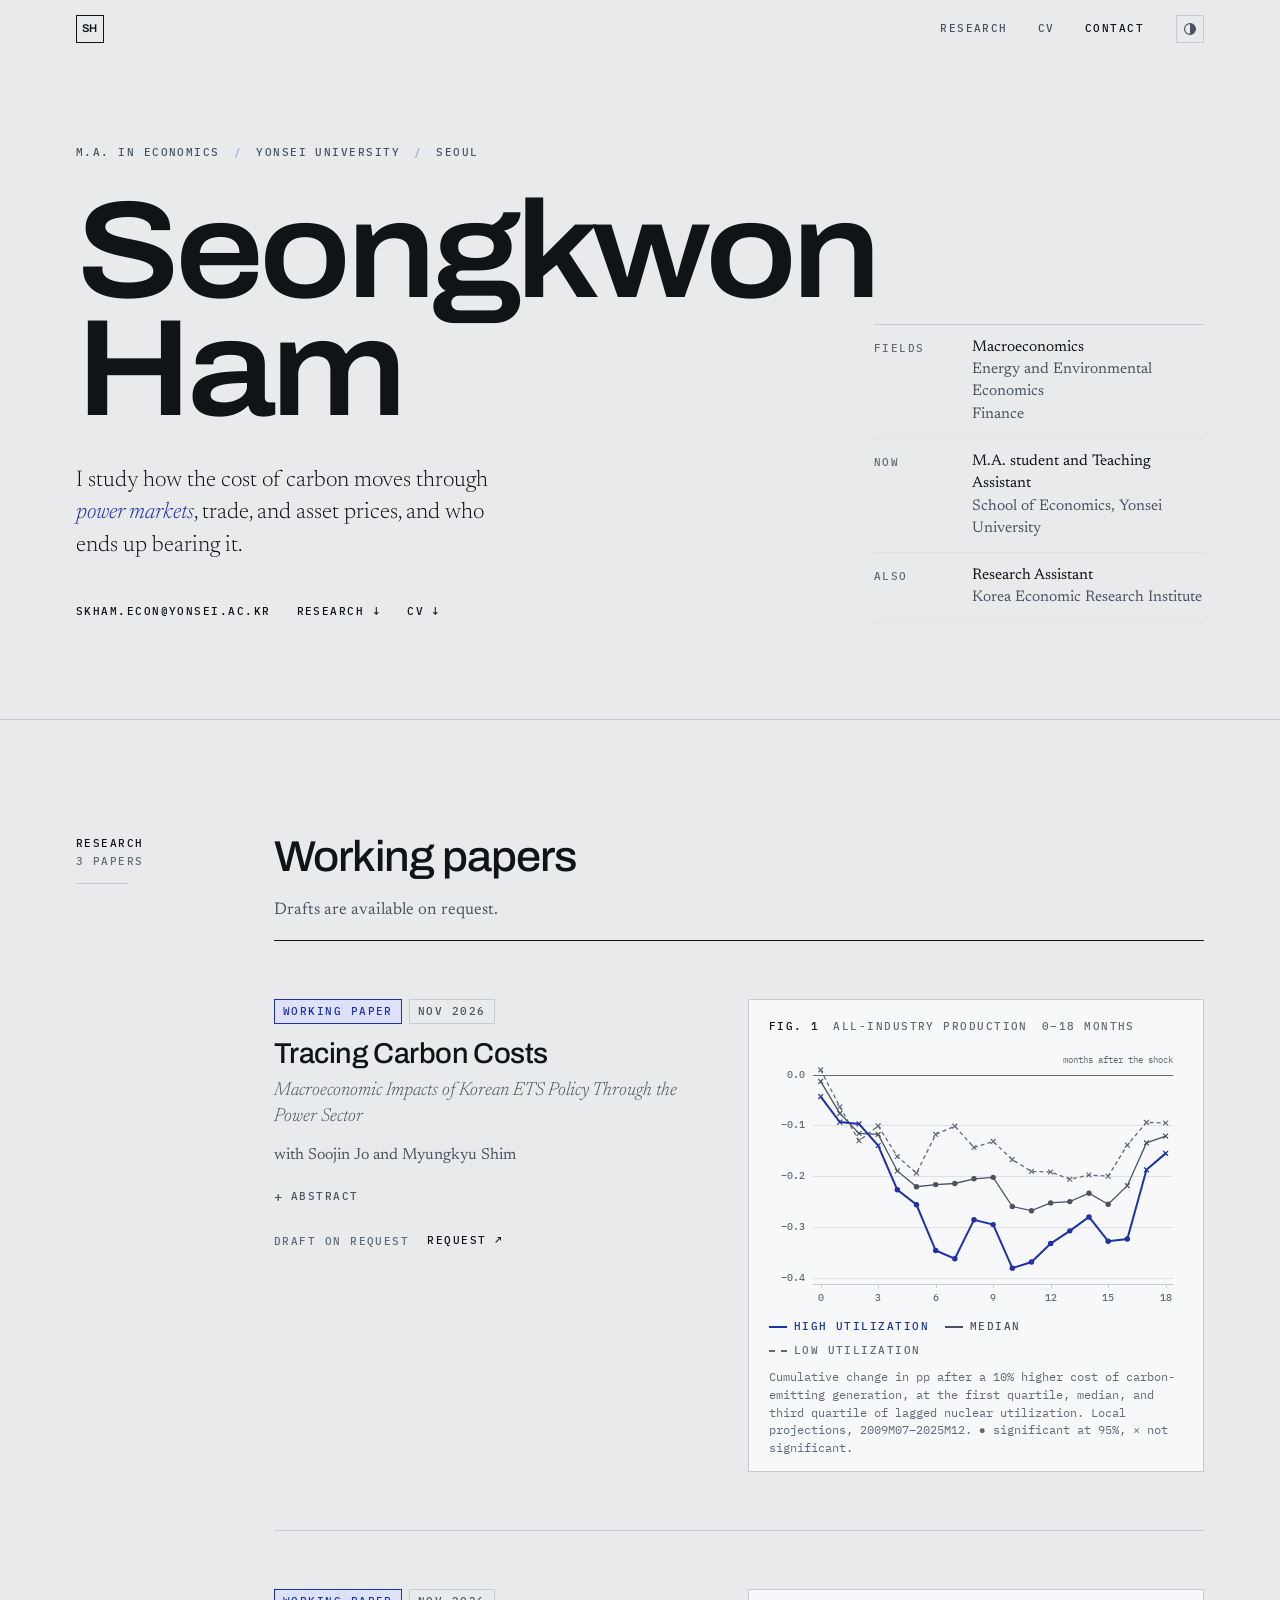
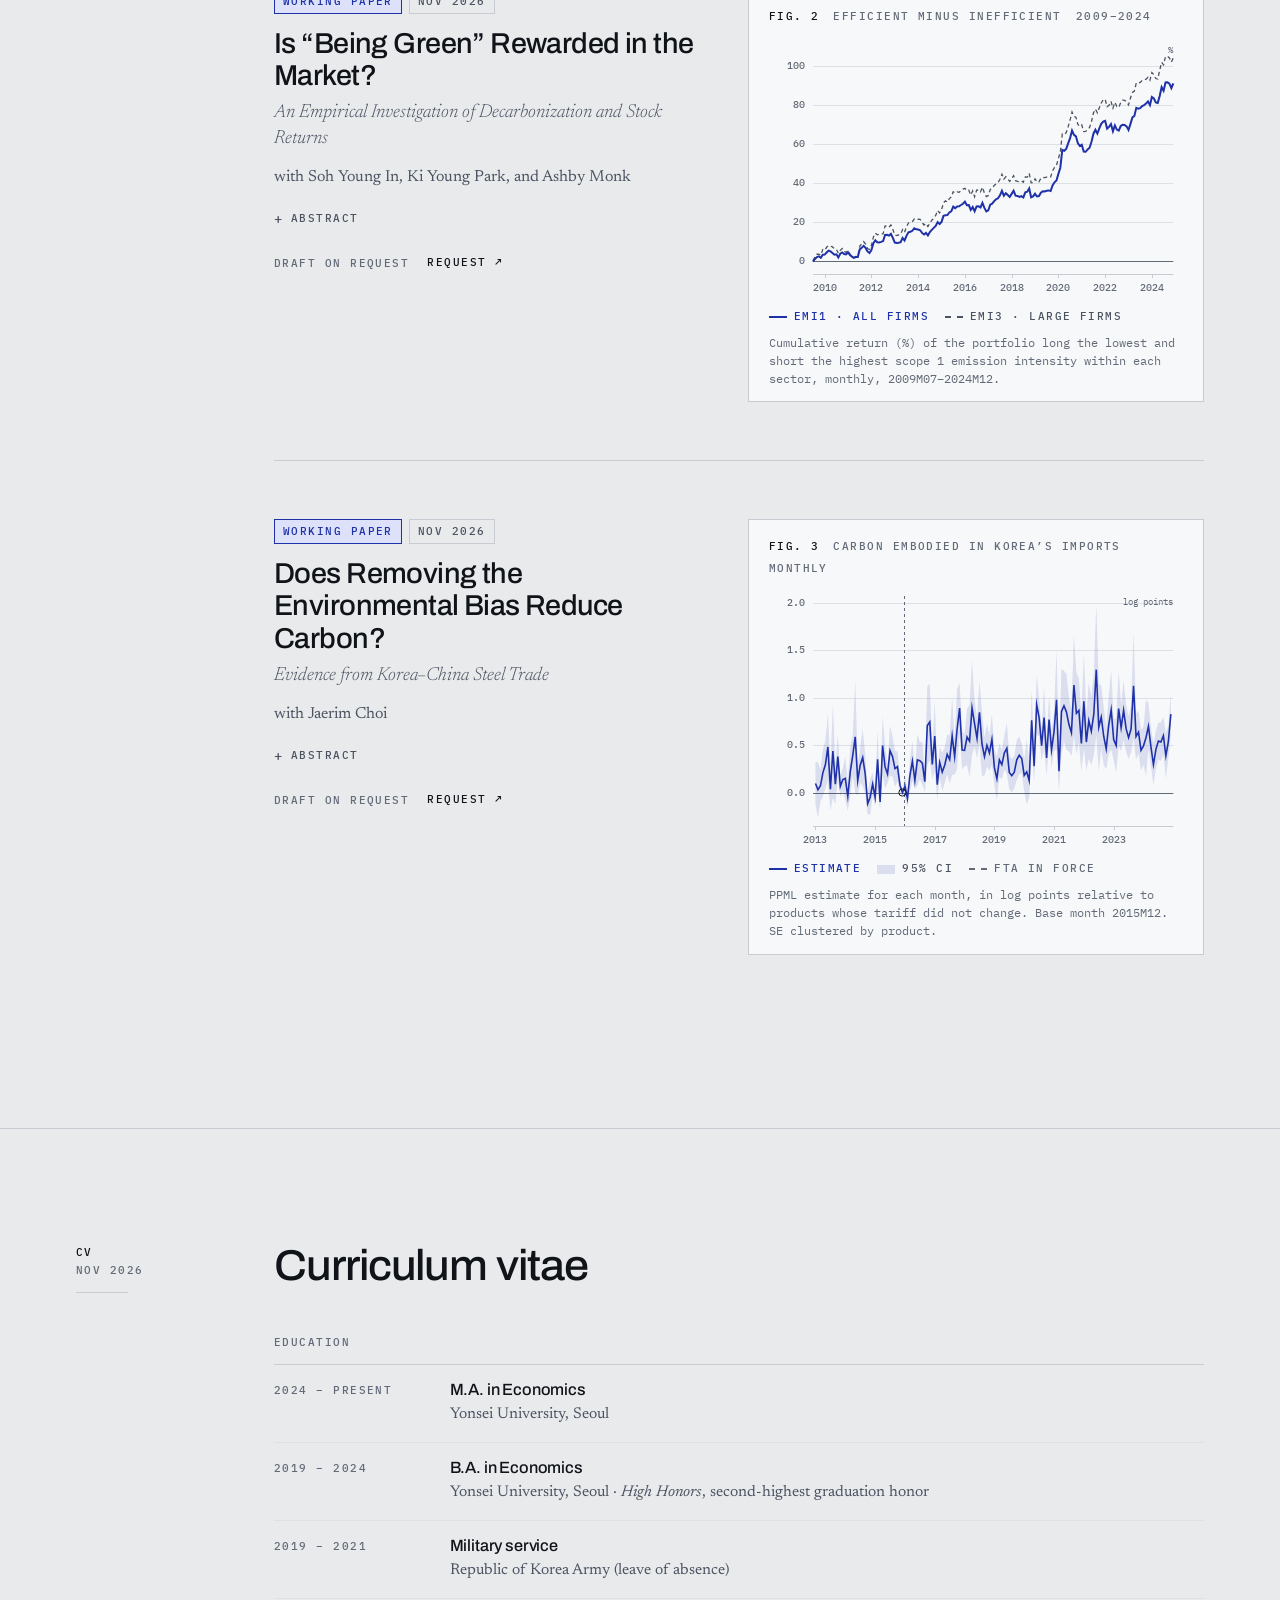
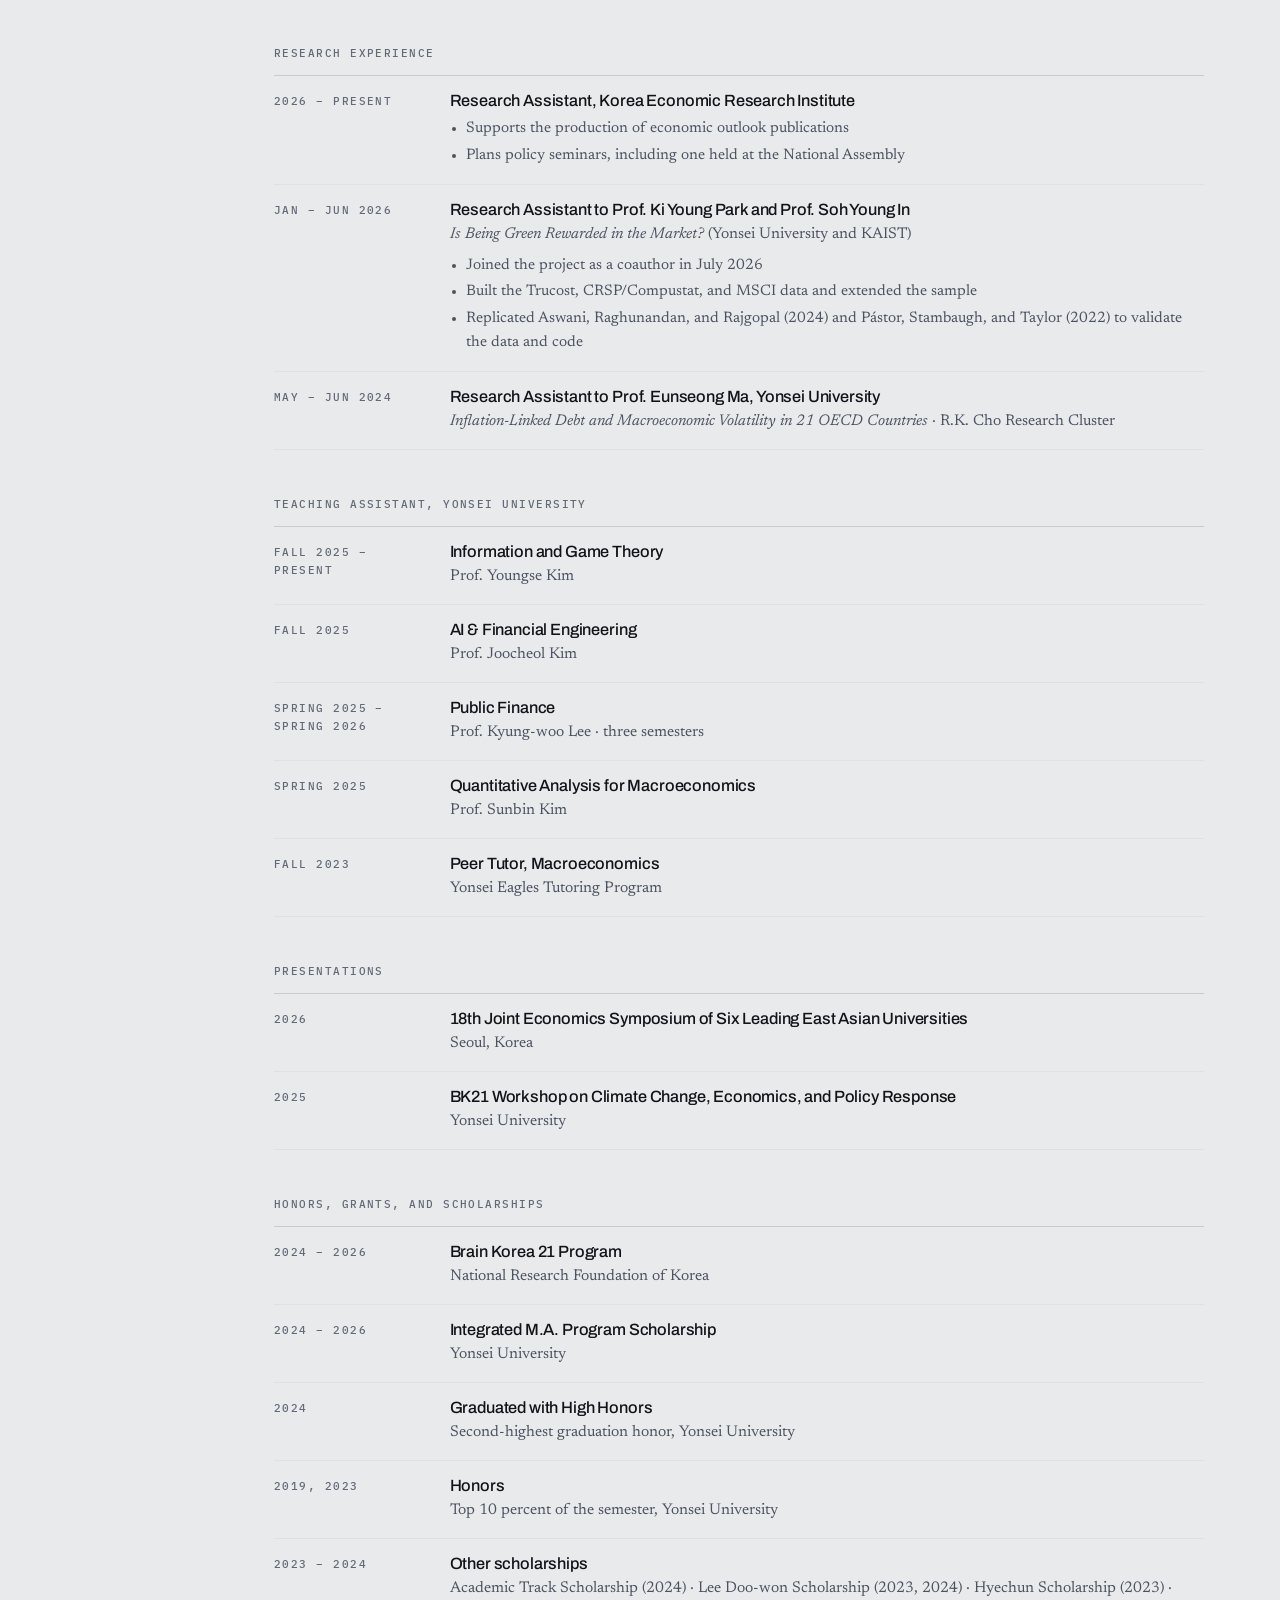
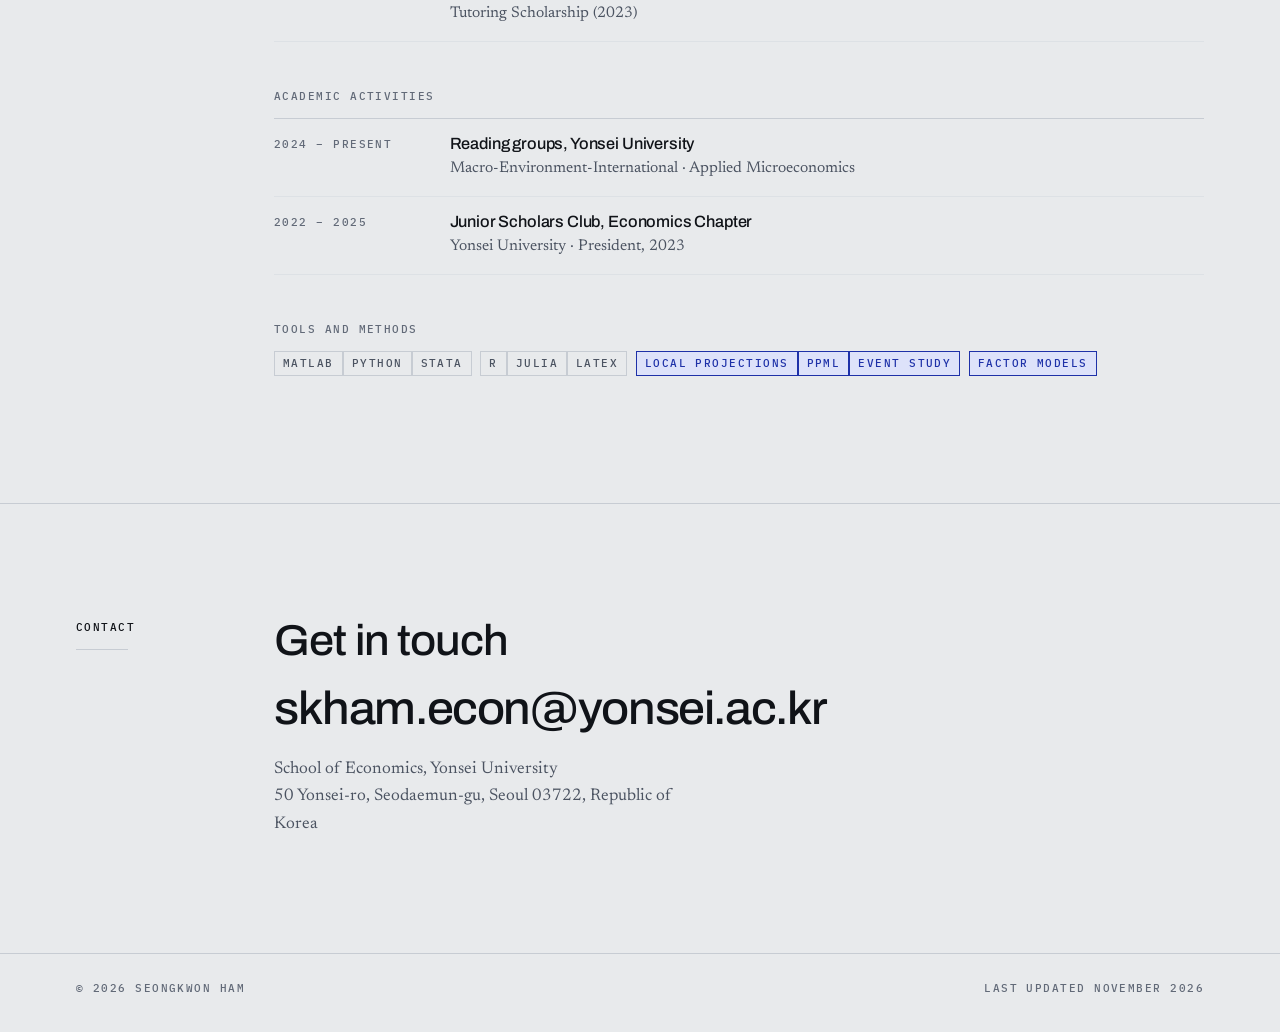
==== index.html @ a4c384d3 "Personal website, first version Single-page site for GitHub Pages: three working papers with abstrac" ====
<!doctype html>
<html lang="en">
<head>
<meta charset="utf-8">
<meta name="viewport" content="width=device-width, initial-scale=1">
<title>Seongkwon Ham</title>
<meta name="description" content="Seongkwon Ham, M.A. student in Economics at Yonsei University. Research on carbon pricing, energy, trade, and climate finance.">
<meta property="og:title" content="Seongkwon Ham">
<meta property="og:description" content="Economics, Yonsei University. Carbon pricing, energy, trade, and climate finance.">
<meta property="og:type" content="website">
<meta name="color-scheme" content="light dark">
<link rel="icon" href="data:image/svg+xml,%3Csvg xmlns='http://www.w3.org/2000/svg' viewBox='0 0 32 32'%3E%3Crect width='32' height='32' fill='%231E31A8'/%3E%3Ctext x='16' y='21.5' font-family='Arial,sans-serif' font-size='14' font-weight='700' fill='white' text-anchor='middle'%3ESH%3C/text%3E%3C/svg%3E">
<link rel="preconnect" href="https://fonts.googleapis.com">
<link rel="preconnect" href="https://fonts.gstatic.com" crossorigin>
<link rel="stylesheet" href="https://fonts.googleapis.com/css2?family=Archivo:wdth,wght@62..125,100..900&family=IBM+Plex+Mono:wght@400;500&family=Newsreader:ital,opsz,wght@0,6..72,300..500;1,6..72,300..400&display=swap">
<style>
/* ============================================================
   TOKENS. Light is the base; dark redefines tokens only.
   ============================================================ */
:root{
  --ground:#E8EAEC;
  --surface:#F7F8F9;
  --ink:#101318;
  --ink-2:#4B5361;
  --ink-3:#626A78;
  --rule:#C7CCD3;
  --rule-2:#DDE1E5;
  --accent:#1E31A8;
  --accent-2:#DDE2FA;
  --accent-dim:#9AA4DC;
  --band:rgba(30,49,168,.13);
  --sel:#C9D1F7;
}
@media (prefers-color-scheme: dark){
  :root:not([data-theme="light"]){
    --ground:#0D0F13; --surface:#15181D; --ink:#E6E9ED; --ink-2:#A3AAB5; --ink-3:#7E8794;
    --rule:#272C34; --rule-2:#1D2128; --accent:#93A6FF; --accent-2:#1B2240; --accent-dim:#4A5580;
    --band:rgba(147,166,255,.16); --sel:#2B3562;
  }
}
:root[data-theme="dark"]{
  --ground:#0D0F13; --surface:#15181D; --ink:#E6E9ED; --ink-2:#A3AAB5; --ink-3:#7E8794;
  --rule:#272C34; --rule-2:#1D2128; --accent:#93A6FF; --accent-2:#1B2240; --accent-dim:#4A5580;
  --band:rgba(147,166,255,.16); --sel:#2B3562;
}

/* ============================================================
   BASE
   ============================================================ */
*,*::before,*::after{box-sizing:border-box}
html{-webkit-text-size-adjust:100%;scroll-behavior:smooth;scroll-padding-top:72px}
body{
  margin:0;background:var(--ground);color:var(--ink);
  font-family:'Newsreader','Iowan Old Style',Georgia,serif;
  font-size:17px;line-height:1.6;font-optical-sizing:auto;
  -webkit-font-smoothing:antialiased;overflow-x:hidden;
}
::selection{background:var(--sel);color:var(--ink)}
a{color:inherit}
p{margin:0}
.wrap{max-width:1240px;margin:0 auto;padding:0 clamp(16px,5vw,56px)}

/* three voices: display / prose / instrument */
.d{font-family:'Archivo','Helvetica Neue',Arial,sans-serif}
.m{
  font-family:'IBM Plex Mono',ui-monospace,'Cascadia Mono',Consolas,monospace;
  font-size:.7rem;letter-spacing:.13em;text-transform:uppercase;
  font-weight:500;font-variant-numeric:tabular-nums;
}
.note{
  font-family:'IBM Plex Mono',ui-monospace,'Cascadia Mono',Consolas,monospace;
  font-size:.72rem;line-height:1.55;letter-spacing:0;color:var(--ink-3);
}

.lnk{
  text-decoration:none;color:var(--ink);
  background-image:linear-gradient(var(--accent),var(--accent));
  background-size:0% 1px;background-position:0 100%;background-repeat:no-repeat;
  transition:background-size .32s cubic-bezier(.2,.7,.3,1),color .2s;padding-bottom:2px;
}
.lnk:hover{background-size:100% 1px;color:var(--accent)}
:focus-visible{outline:2px solid var(--accent);outline-offset:3px;border-radius:1px}
.skip{position:absolute;left:-9999px;top:0;z-index:99;background:var(--ink);color:var(--ground);padding:10px 16px}
.skip:focus{left:8px;top:8px}

/* ============================================================
   NAV
   ============================================================ */
.nav{position:fixed;inset:0 0 auto 0;z-index:50;border-bottom:1px solid transparent;transition:background-color .3s,border-color .3s}
.nav.stuck{background:var(--ground);border-bottom-color:var(--rule)}
.nav-in{max-width:1240px;margin:0 auto;padding:0 clamp(16px,5vw,56px);height:58px;display:flex;align-items:center;gap:clamp(14px,3vw,32px)}
.mark{
  display:inline-flex;align-items:center;justify-content:center;width:28px;height:28px;
  border:1px solid var(--ink);font-family:'Archivo',sans-serif;font-size:.7rem;font-weight:600;
  letter-spacing:.02em;flex:none;text-decoration:none;
}
.nav-links{display:flex;gap:clamp(14px,2.6vw,30px);margin-left:auto;align-items:center}
.nav-links a{color:var(--ink-2);text-decoration:none;white-space:nowrap;transition:color .2s}
.nav-links a:hover,.nav-links a.on{color:var(--ink)}
.theme-btn{
  background:none;border:1px solid var(--rule);color:var(--ink-2);cursor:pointer;
  width:28px;height:28px;display:inline-grid;place-items:center;padding:0;flex:none;
  transition:color .2s,border-color .2s;
}
.theme-btn:hover{color:var(--ink);border-color:var(--ink-3)}
.theme-btn svg{width:14px;height:14px}

/* ============================================================
   HERO
   ============================================================ */
.hero{padding:clamp(110px,16vh,176px) 0 clamp(56px,8vw,96px);border-bottom:1px solid var(--rule)}
.hero-grid{display:grid;grid-template-columns:minmax(0,1fr) minmax(0,330px);gap:clamp(28px,6vw,80px);align-items:end}
.eyebrow{color:var(--ink-2);display:flex;flex-wrap:wrap;gap:6px 14px;margin-bottom:clamp(18px,3vw,30px)}
.eyebrow .dot{color:var(--accent-dim)}
h1{
  margin:0;font-family:'Archivo','Helvetica Neue',Arial,sans-serif;
  font-size:clamp(3.2rem,11vw,8.6rem);font-weight:600;font-stretch:112%;
  line-height:.86;letter-spacing:-.035em;
}
h1 span{display:block}
.hero-sub{margin-top:clamp(24px,3.4vw,36px);max-width:34ch;font-size:clamp(1.12rem,2.1vw,1.42rem);line-height:1.44;font-weight:300}
.hero-sub em{font-style:italic;color:var(--accent)}
.hero-meta{margin-top:clamp(26px,4vw,40px);display:flex;flex-wrap:wrap;gap:10px 26px;align-items:center}
.facts{margin:0;border-top:1px solid var(--rule)}
.fact{display:grid;grid-template-columns:minmax(0,84px) minmax(0,1fr);gap:14px;padding:12px 0;border-bottom:1px solid var(--rule-2)}
.fact dt{color:var(--ink-3);padding-top:.25em}
.fact dd{margin:0;font-size:.96rem;line-height:1.45}
.fact dd span{display:block;color:var(--ink-2)}

/* ============================================================
   SECTIONS
   ============================================================ */
.sec{border-bottom:1px solid var(--rule);padding:clamp(64px,9vw,116px) 0}
.sec:last-of-type{border-bottom:0}
.sec-grid{display:grid;grid-template-columns:minmax(0,150px) minmax(0,1fr);gap:clamp(20px,4vw,48px)}
.rail{color:var(--ink-3);position:sticky;top:84px;align-self:start}
.rail b{color:var(--ink);font-weight:500;display:block}
.rail-line{height:1px;background:var(--rule);margin:12px 0 0;max-width:52px}
h2{
  font-family:'Archivo','Helvetica Neue',Arial,sans-serif;
  font-size:clamp(1.7rem,3.6vw,2.7rem);font-weight:500;font-stretch:104%;
  letter-spacing:-.025em;line-height:1.02;margin:0 0 clamp(10px,2vw,18px);
}
.sec-intro{color:var(--ink-2);max-width:60ch;margin-bottom:clamp(8px,2vw,16px)}
h3{
  font-family:'Archivo','Helvetica Neue',Arial,sans-serif;
  font-size:clamp(1.3rem,2.4vw,1.8rem);font-weight:500;letter-spacing:-.02em;line-height:1.12;margin:0;
}
.subtitle{display:block;font-family:'Newsreader',Georgia,serif;font-weight:300;font-style:italic;
  font-size:clamp(1.02rem,1.6vw,1.18rem);letter-spacing:0;line-height:1.35;color:var(--ink-2);margin-top:8px}

/* ---- papers ---- */
.paper{
  display:grid;grid-template-columns:minmax(0,1fr) minmax(0,1.08fr);gap:clamp(24px,4vw,52px);
  padding:clamp(34px,5vw,58px) 0;border-top:1px solid var(--rule);
}
.paper:first-of-type{border-top-color:var(--ink)}
.tags{display:flex;flex-wrap:wrap;gap:7px;margin-bottom:14px}
.tag{display:inline-block;padding:3px 8px;border:1px solid var(--rule);color:var(--ink-2);line-height:1.5}
.tag.hi{border-color:var(--accent);color:var(--accent);background:var(--accent-2)}
.byline{margin-top:14px;color:var(--ink-2);font-size:1rem}
.byline em{font-style:italic}
details{margin-top:16px}
summary{
  cursor:pointer;list-style:none;display:inline-flex;align-items:center;gap:8px;color:var(--ink-2);
  font-family:'IBM Plex Mono',ui-monospace,monospace;font-size:.7rem;letter-spacing:.13em;text-transform:uppercase;font-weight:500;
  transition:color .2s;
}
summary::-webkit-details-marker{display:none}
summary:hover{color:var(--accent)}
summary::before{content:"+";font-size:.9rem;line-height:1;width:9px;display:inline-block}
details[open] summary::before{content:"\2013"}
.abs{margin-top:12px;padding-left:14px;border-left:1px solid var(--rule);color:var(--ink-2);font-size:.98rem;line-height:1.62;max-width:64ch}
.abs + .note{margin-top:10px;padding-left:15px}
.filerow{display:flex;flex-wrap:wrap;gap:8px 18px;margin-top:20px;align-items:center;color:var(--ink-3)}

/* ---- figures ---- */
.pfig{margin:0;border:1px solid var(--rule);background:var(--surface);padding:clamp(12px,1.6vw,18px) clamp(12px,1.8vw,20px) 14px;align-self:start}
.pfig-head{display:flex;flex-wrap:wrap;gap:4px 14px;align-items:baseline;color:var(--ink-3);margin-bottom:10px}
.pfig-head b{color:var(--ink);font-weight:500}
.pfig canvas{width:100%;height:clamp(210px,24vw,262px);display:block}
.legend{display:flex;flex-wrap:wrap;gap:6px 16px;margin-top:10px;color:var(--ink-2)}
.legend span{display:inline-flex;align-items:center;gap:7px}
.sw{width:18px;height:0;border-top:2px solid currentColor;display:inline-block}
.sw.dash{border-top-style:dashed}
.sw.box{height:9px;border:0;background:var(--band)}
.pfig .note{margin-top:8px}

/* ---- cv timeline ---- */
.tl-group{margin-top:clamp(30px,4vw,46px)}
.tl-group > .m{display:block;color:var(--ink-3);margin-bottom:12px}
.tl{border-top:1px solid var(--rule)}
.tl-row{display:grid;grid-template-columns:minmax(0,150px) minmax(0,1fr);gap:clamp(12px,2vw,26px);padding:14px 0;border-bottom:1px solid var(--rule-2)}
.tl-yr{color:var(--ink-3);padding-top:.3em}
.tl-what{font-family:'Archivo',sans-serif;font-size:1.02rem;font-weight:500;letter-spacing:-.01em;line-height:1.3}
.tl-where{color:var(--ink-2);font-size:.97rem;margin-top:3px}
.tl-where i{font-style:italic}
.tl ul{margin:6px 0 0;padding-left:1.1em;color:var(--ink-2);font-size:.95rem}
.tl li{margin:2px 0}
.chips{display:flex;flex-wrap:wrap;gap:7px}

/* ---- contact ---- */
.mailto{
  display:inline-block;font-family:'Archivo',sans-serif;font-size:clamp(1.35rem,4.4vw,2.9rem);font-weight:500;font-stretch:104%;
  letter-spacing:-.03em;line-height:1.05;text-decoration:none;color:var(--ink);word-break:break-word;
  background-image:linear-gradient(var(--accent),var(--accent));background-size:0% 2px;background-position:0 100%;background-repeat:no-repeat;
  transition:background-size .4s cubic-bezier(.2,.7,.3,1),color .25s;
}
.mailto:hover{background-size:100% 2px;color:var(--accent)}
.addr{margin-top:22px;color:var(--ink-2);max-width:44ch}

footer{border-top:1px solid var(--rule);padding:26px 0 34px;color:var(--ink-3)}
.foot-in{display:flex;flex-wrap:wrap;gap:12px 24px;justify-content:space-between}

/* ============================================================
   MOTION
   ============================================================ */
.rv{opacity:0;transform:translateY(14px);transition:opacity .7s ease,transform .7s cubic-bezier(.2,.7,.3,1)}
.rv.in{opacity:1;transform:none}
.hero .ld{opacity:0;transform:translateY(18px);animation:ld .9s cubic-bezier(.2,.7,.3,1) forwards}
.hero .ld:nth-child(2){animation-delay:.08s}
.hero .ld:nth-child(3){animation-delay:.18s}
.hero .ld:nth-child(4){animation-delay:.28s}
.hero .facts.ld{animation-delay:.38s}
@keyframes ld{to{opacity:1;transform:none}}
@media (prefers-reduced-motion:reduce){
  html{scroll-behavior:auto}
  *,*::before,*::after{animation-duration:.001ms!important;animation-delay:0s!important;transition-duration:.001ms!important}
  .rv,.hero .ld{opacity:1;transform:none}
}
.no-js .rv{opacity:1;transform:none}

/* ============================================================
   RESPONSIVE
   ============================================================ */
@media (max-width:1000px){
  .paper{grid-template-columns:minmax(0,1fr)}
  .pfig canvas{height:clamp(210px,46vw,280px)}
}
@media (max-width:860px){
  .hero-grid{grid-template-columns:minmax(0,1fr)}
  .facts{max-width:460px}
  .sec-grid{grid-template-columns:minmax(0,1fr);gap:14px}
  .rail{position:static;display:flex;align-items:baseline;gap:12px}
  .rail-line{display:none}
}
@media (max-width:560px){
  body{font-size:16px}
  .tl-row{grid-template-columns:minmax(0,1fr);gap:4px}
  .tl-yr{padding-top:0}
  .fact{grid-template-columns:minmax(0,1fr);gap:2px}
  .nav-links{gap:14px}
}
</style>
<script>document.documentElement.classList.add('js');</script>
</head>
<body>
<a class="skip m" href="#main">Skip to content</a>

<header class="nav" id="nav">
  <div class="nav-in">
    <a class="mark" href="#top" aria-label="Top of page">SH</a>
    <nav class="nav-links m" aria-label="Sections">
      <a href="#research">Research</a>
      <a href="#cv">CV</a>
      <a href="#contact">Contact</a>
    </nav>
    <button class="theme-btn" id="themeBtn" type="button" aria-label="Switch color theme">
      <svg viewBox="0 0 16 16" aria-hidden="true"><circle cx="8" cy="8" r="6.2" fill="none" stroke="currentColor" stroke-width="1.3"/><path d="M8 1.8a6.2 6.2 0 0 1 0 12.4z" fill="currentColor"/></svg>
    </button>
  </div>
</header>

<main id="main">

<!-- ═══════════════ HERO ═══════════════ -->
<section class="hero" id="top">
  <div class="wrap hero-grid">
    <div>
      <p class="m eyebrow ld">
        <span>M.A. in Economics</span><span class="dot">/</span>
        <span>Yonsei University</span><span class="dot">/</span>
        <span>Seoul</span>
      </p>
      <h1 class="ld"><span>Seongkwon</span><span>Ham</span></h1>
      <p class="hero-sub ld">
        I study how the cost of carbon moves through <em>power markets</em>,
        trade, and asset prices, and who ends up bearing it.
      </p>
      <div class="hero-meta m ld">
        <a class="lnk" href="mailto:skham.econ@yonsei.ac.kr">skham.econ@yonsei.ac.kr</a>
        <a class="lnk" href="#research">Research &darr;</a>
        <a class="lnk" href="#cv">CV &darr;</a>
      </div>
    </div>
    <dl class="facts ld">
      <div class="fact"><dt class="m">Fields</dt><dd>Macroeconomics<span>Energy and Environmental Economics<br>Finance</span></dd></div>
      <div class="fact"><dt class="m">Now</dt><dd>M.A. student and Teaching Assistant<span>School of Economics, Yonsei University</span></dd></div>
      <div class="fact"><dt class="m">Also</dt><dd>Research Assistant<span>Korea Economic Research Institute</span></dd></div>
    </dl>
  </div>
</section>

<!-- ═══════════════ RESEARCH ═══════════════ -->
<section class="sec" id="research">
  <div class="wrap sec-grid">
    <div class="rail m"><b>Research</b><span>3 papers</span><div class="rail-line"></div></div>
    <div>
      <h2 class="rv">Working papers</h2>
      <p class="sec-intro rv">Drafts are available on request.</p>

      <!-- W1 -->
      <article class="paper rv" id="carbon-costs">
        <div>
          <div class="tags m"><span class="tag hi">Working paper</span><span class="tag">Nov 2026</span></div>
          <h3>Tracing Carbon Costs<span class="subtitle">Macroeconomic Impacts of Korean ETS Policy Through the Power Sector</span></h3>
          <p class="byline">with Soojin Jo and Myungkyu Shim</p>
          <details>
            <summary>Abstract</summary>
            <p class="abs">
              Carbon prices in Korea do not reach the price of electricity yet, as most allowances are free and
              the retail price is a policy decision. This paper traces the response of the economy to a 10 percent
              increase in the cost of carbon-emitting generation under a full pass-through scenario. On average,
              production falls and unemployment rises, but both responses are small. The response of production
              depends on the spare capacity of nuclear generation. When nuclear utilization is high, production is
              0.36 percentage points lower after 7 months. When it is low, generation shifts more toward carbon-free
              sources and the response of production is insignificant. Across manufacturing industries, production
              in the high electricity-intensity group is significantly lower than in the low group for ten months. The
              results are similar with quarterly GDP and consumption, an alternative measure of nuclear capacity,
              and other groupings of industries. The cost of carbon pricing will therefore depend on how much
              nuclear capacity is spare, and it will fall first on electricity-intensive industries.
            </p>
            <p class="note">JEL E32, Q41, Q43, Q48, Q54</p>
          </details>
          <p class="filerow m">
            <span>Draft on request</span>
            <a class="lnk" href="mailto:skham.econ@yonsei.ac.kr?subject=Draft%20request%3A%20Tracing%20Carbon%20Costs">Request &#8599;</a>
          </p>
        </div>
        <figure class="pfig">
          <p class="pfig-head m"><b>Fig. 1</b><span>All-industry production</span><span>0&ndash;18 months</span></p>
          <canvas id="f1" role="img" aria-label="Line chart. Cumulative response of all-industry production to a 10 percent higher cost of carbon-emitting generation, by nuclear utilization. With high utilization, production is about 0.36 percentage points lower after 7 months. With low utilization, the response is insignificant."></canvas>
          <p class="legend m">
            <span style="color:var(--accent)"><i class="sw"></i>High utilization</span>
            <span style="color:var(--ink-2)"><i class="sw"></i>Median</span>
            <span style="color:var(--ink-3)"><i class="sw dash"></i>Low utilization</span>
          </p>
          <p class="note">Cumulative change in pp after a 10% higher cost of carbon-emitting generation, at the first quartile, median, and third quartile of lagged nuclear utilization. Local projections, 2009M07&ndash;2025M12. &#9679; significant at 95%, &times; not significant.</p>
        </figure>
      </article>

      <!-- W2 -->
      <article class="paper rv" id="being-green">
        <div>
          <div class="tags m"><span class="tag hi">Working paper</span><span class="tag">Nov 2026</span></div>
          <h3>Is &ldquo;Being Green&rdquo; Rewarded in the Market?<span class="subtitle">An Empirical Investigation of Decarbonization and Stock Returns</span></h3>
          <p class="byline">with Soh Young In, Ki Young Park, and Ashby Monk</p>
          <details>
            <summary>Abstract</summary>
            <p class="abs">
              We ask whether carbon-efficient firms earn higher stock returns than carbon-inefficient firms in the
              same industry, and what the difference reflects. A portfolio that buys the firms with the lowest scope 1
              emission intensity in each sector and sells those with the highest earns an alpha of more than 0.4 percent
              per month from July 2009 to December 2024. The CAPM and the Fama-French three, four and five-factor models
              do not explain it. The alpha moves with earnings news. Carbon-efficient firms report higher standardized
              unexpected earnings (SUE) than carbon-inefficient firms, and when this gap enters the factor models the
              alpha falls by close to half. About four fifths of this fall comes from the nine trading days around
              earnings announcements. The gap in SUE comes mainly from its denominator. The earnings of carbon-efficient
              firms are less volatile, so the same change in EPS is larger news for them. Carbon efficiency is thus
              rewarded in the market even among firms in the same industry, and a large part of the reward arrives with
              news about earnings that rise more steadily. Why carbon efficiency goes with steady earnings remains open,
              but it helps to identify firms with stable and growing earnings ahead of their announcements.
            </p>
            <p class="note">JEL G12, G14, M41, Q54</p>
          </details>
          <p class="filerow m">
            <span>Draft on request</span>
            <a class="lnk" href="mailto:skham.econ@yonsei.ac.kr?subject=Draft%20request%3A%20Is%20Being%20Green%20Rewarded%20in%20the%20Market%3F">Request &#8599;</a>
          </p>
        </div>
        <figure class="pfig">
          <p class="pfig-head m"><b>Fig. 2</b><span>Efficient minus inefficient</span><span>2009&ndash;2024</span></p>
          <canvas id="f2" role="img" aria-label="Line chart. Cumulative return of the portfolio that is long carbon-efficient and short carbon-inefficient firms within each sector, July 2009 to December 2024. It reaches about 91 percent for all firms and about 104 percent for large firms."></canvas>
          <p class="legend m">
            <span style="color:var(--accent)"><i class="sw"></i>EMI1 &middot; all firms</span>
            <span style="color:var(--ink-2)"><i class="sw dash"></i>EMI3 &middot; large firms</span>
          </p>
          <p class="note">Cumulative return (%) of the portfolio long the lowest and short the highest scope 1 emission intensity within each sector, monthly, 2009M07&ndash;2024M12.</p>
        </figure>
      </article>

      <!-- W3 -->
      <article class="paper rv" id="environmental-bias">
        <div>
          <div class="tags m"><span class="tag hi">Working paper</span><span class="tag">Nov 2026</span></div>
          <h3>Does Removing the Environmental Bias Reduce Carbon?<span class="subtitle">Evidence from Korea&ndash;China Steel Trade</span></h3>
          <p class="byline">with Jaerim Choi</p>
          <details>
            <summary>Abstract</summary>
            <p class="abs">
              In most countries tariffs are lower on dirty goods than on clean goods, and models suggest that
              removing this environmental bias of trade policy would lower global emissions. However, a free trade
              agreement can only cut tariffs. Korea&rsquo;s tariffs on most dirty upstream steel products were already
              zero before the Korea&ndash;China Free Trade Agreement, so its cuts fall almost only on clean downstream
              products. The agreement is thus a well-suited setting to study how the carbon embodied in trade
              responds when downstream tariffs are cut. The tariff cuts reduce the environmental bias in the tariffs
              of both countries as they are phased in. With a Poisson pseudo-maximum-likelihood regression on
              monthly trade by product, we find that the carbon embodied in Korea&rsquo;s imports of the liberalized
              products rises by 40 percent relative to products whose tariff did not change. The estimate for
              exports is also positive but it is insignificant. The results hold in four robustness checks. On the
              products that both countries liberalized, we find suggestive evidence that embodied carbon moved
              on net into Korea, the cleaner producer of the two. These results imply that removing the bias by
              cutting downstream tariffs can raise the carbon embodied in trade.
            </p>
            <p class="note">JEL F13, F14, F18, Q54, Q56</p>
          </details>
          <p class="filerow m">
            <span>Draft on request</span>
            <a class="lnk" href="mailto:skham.econ@yonsei.ac.kr?subject=Draft%20request%3A%20Does%20Removing%20the%20Environmental%20Bias%20Reduce%20Carbon%3F">Request &#8599;</a>
          </p>
        </div>
        <figure class="pfig">
          <p class="pfig-head m"><b>Fig. 3</b><span>Carbon embodied in Korea&rsquo;s imports</span><span>Monthly</span></p>
          <canvas id="f3" role="img" aria-label="Event-study chart. Monthly estimates of carbon embodied in Korea's imports of liberalized steel products relative to control products, 2013 to 2024. Estimates are near zero before the agreement entered into force in December 2015 and rise afterwards."></canvas>
          <p class="legend m">
            <span style="color:var(--accent)"><i class="sw"></i>Estimate</span>
            <span><i class="sw box"></i>95% CI</span>
            <span style="color:var(--ink-3)"><i class="sw dash"></i>FTA in force</span>
          </p>
          <p class="note">PPML estimate for each month, in log points relative to products whose tariff did not change. Base month 2015M12. SE clustered by product.</p>
        </figure>
      </article>
    </div>
  </div>
</section>

<!-- ═══════════════ CV ═══════════════ -->
<section class="sec" id="cv">
  <div class="wrap sec-grid">
    <div class="rail m"><b>CV</b><span>Nov 2026</span><div class="rail-line"></div></div>
    <div>
      <h2 class="rv">Curriculum vitae</h2>

      <div class="tl-group rv">
        <span class="m">Education</span>
        <div class="tl">
          <div class="tl-row"><p class="tl-yr m">2024 &ndash; present</p><div><p class="tl-what">M.A. in Economics</p><p class="tl-where">Yonsei University, Seoul</p></div></div>
          <div class="tl-row"><p class="tl-yr m">2019 &ndash; 2024</p><div><p class="tl-what">B.A. in Economics</p><p class="tl-where">Yonsei University, Seoul &middot; <i>High Honors</i>, second-highest graduation honor</p></div></div>
          <div class="tl-row"><p class="tl-yr m">2019 &ndash; 2021</p><div><p class="tl-what">Military service</p><p class="tl-where">Republic of Korea Army (leave of absence)</p></div></div>
        </div>
      </div>

      <div class="tl-group rv">
        <span class="m">Research experience</span>
        <div class="tl">
          <div class="tl-row"><p class="tl-yr m">2026 &ndash; present</p><div><p class="tl-what">Research Assistant, Korea Economic Research Institute</p>
            <ul><li>Supports the production of economic outlook publications</li><li>Plans policy seminars, including one held at the National Assembly</li></ul></div></div>
          <div class="tl-row"><p class="tl-yr m">Jan &ndash; Jun 2026</p><div><p class="tl-what">Research Assistant to Prof. Ki Young Park and Prof. Soh Young In</p><p class="tl-where"><i>Is Being Green Rewarded in the Market?</i> (Yonsei University and KAIST)</p>
            <ul><li>Joined the project as a coauthor in July 2026</li><li>Built the Trucost, CRSP/Compustat, and MSCI data and extended the sample</li><li>Replicated Aswani, Raghunandan, and Rajgopal (2024) and P&aacute;stor, Stambaugh, and Taylor (2022) to validate the data and code</li></ul></div></div>
          <div class="tl-row"><p class="tl-yr m">May &ndash; Jun 2024</p><div><p class="tl-what">Research Assistant to Prof. Eunseong Ma, Yonsei University</p><p class="tl-where"><i>Inflation-Linked Debt and Macroeconomic Volatility in 21 OECD Countries</i> &middot; R.K. Cho Research Cluster</p></div></div>
        </div>
      </div>

      <div class="tl-group rv">
        <span class="m">Teaching assistant, Yonsei University</span>
        <div class="tl">
          <div class="tl-row"><p class="tl-yr m">Fall 2025 &ndash; present</p><div><p class="tl-what">Information and Game Theory</p><p class="tl-where">Prof. Youngse Kim</p></div></div>
          <div class="tl-row"><p class="tl-yr m">Fall 2025</p><div><p class="tl-what">AI &amp; Financial Engineering</p><p class="tl-where">Prof. Joocheol Kim</p></div></div>
          <div class="tl-row"><p class="tl-yr m">Spring 2025 &ndash; Spring 2026</p><div><p class="tl-what">Public Finance</p><p class="tl-where">Prof. Kyung-woo Lee &middot; three semesters</p></div></div>
          <div class="tl-row"><p class="tl-yr m">Spring 2025</p><div><p class="tl-what">Quantitative Analysis for Macroeconomics</p><p class="tl-where">Prof. Sunbin Kim</p></div></div>
          <div class="tl-row"><p class="tl-yr m">Fall 2023</p><div><p class="tl-what">Peer Tutor, Macroeconomics</p><p class="tl-where">Yonsei Eagles Tutoring Program</p></div></div>
        </div>
      </div>

      <div class="tl-group rv">
        <span class="m">Presentations</span>
        <div class="tl">
          <div class="tl-row"><p class="tl-yr m">2026</p><div><p class="tl-what">18th Joint Economics Symposium of Six Leading East Asian Universities</p><p class="tl-where">Seoul, Korea</p></div></div>
          <div class="tl-row"><p class="tl-yr m">2025</p><div><p class="tl-what">BK21 Workshop on Climate Change, Economics, and Policy Response</p><p class="tl-where">Yonsei University</p></div></div>
        </div>
      </div>

      <div class="tl-group rv">
        <span class="m">Honors, grants, and scholarships</span>
        <div class="tl">
          <div class="tl-row"><p class="tl-yr m">2024 &ndash; 2026</p><div><p class="tl-what">Brain Korea 21 Program</p><p class="tl-where">National Research Foundation of Korea</p></div></div>
          <div class="tl-row"><p class="tl-yr m">2024 &ndash; 2026</p><div><p class="tl-what">Integrated M.A. Program Scholarship</p><p class="tl-where">Yonsei University</p></div></div>
          <div class="tl-row"><p class="tl-yr m">2024</p><div><p class="tl-what">Graduated with High Honors</p><p class="tl-where">Second-highest graduation honor, Yonsei University</p></div></div>
          <div class="tl-row"><p class="tl-yr m">2019, 2023</p><div><p class="tl-what">Honors</p><p class="tl-where">Top 10 percent of the semester, Yonsei University</p></div></div>
          <div class="tl-row"><p class="tl-yr m">2023 &ndash; 2024</p><div><p class="tl-what">Other scholarships</p><p class="tl-where">Academic Track Scholarship (2024) &middot; Lee Doo-won Scholarship (2023, 2024) &middot; Hyechun Scholarship (2023) &middot; Tutoring Scholarship (2023)</p></div></div>
        </div>
      </div>

      <div class="tl-group rv">
        <span class="m">Academic activities</span>
        <div class="tl">
          <div class="tl-row"><p class="tl-yr m">2024 &ndash; present</p><div><p class="tl-what">Reading groups, Yonsei University</p><p class="tl-where">Macro-Environment-International &middot; Applied Microeconomics</p></div></div>
          <div class="tl-row"><p class="tl-yr m">2022 &ndash; 2025</p><div><p class="tl-what">Junior Scholars Club, Economics Chapter</p><p class="tl-where">Yonsei University &middot; President, 2023</p></div></div>
        </div>
      </div>

      <div class="tl-group rv">
        <span class="m">Tools and methods</span>
        <div class="chips m">
          <span class="tag">MATLAB</span><span class="tag">Python</span><span class="tag">Stata</span>
          <span class="tag">R</span><span class="tag">Julia</span><span class="tag">LaTeX</span>
          <span class="tag hi">Local projections</span><span class="tag hi">PPML</span><span class="tag hi">Event study</span>
          <span class="tag hi">Factor models</span>
        </div>
      </div>
    </div>
  </div>
</section>

<!-- ═══════════════ CONTACT ═══════════════ -->
<section class="sec" id="contact">
  <div class="wrap sec-grid rv">
    <div class="rail m"><b>Contact</b><div class="rail-line"></div></div>
    <div>
      <h2 style="margin-bottom:22px">Get in touch</h2>
      <a class="mailto" href="mailto:skham.econ@yonsei.ac.kr">skham.econ@yonsei.ac.kr</a>
      <p class="addr">School of Economics, Yonsei University<br>50 Yonsei-ro, Seodaemun-gu, Seoul 03722, Republic of Korea</p>
    </div>
  </div>
</section>

</main>

<footer>
  <div class="wrap foot-in m">
    <span>&copy; <span id="yr">2026</span> Seongkwon Ham</span>
    <span>Last updated November 2026</span>
  </div>
</footer>

<script src="assets/figdata.js"></script>
<script>
(function(){
  "use strict";
  var root = document.documentElement;
  var reduce = window.matchMedia('(prefers-reduced-motion: reduce)').matches;
  document.getElementById('yr').textContent = new Date().getFullYear();

  /* ---- theme toggle: remembers the choice when storage is available ---- */
  try { var saved = localStorage.getItem('theme'); if (saved) root.setAttribute('data-theme', saved); } catch(e){}
  document.getElementById('themeBtn').addEventListener('click', function(){
    var dark = getComputedStyle(root).getPropertyValue('--ground').trim().toLowerCase() === '#0d0f13';
    var next = dark ? 'light' : 'dark';
    root.setAttribute('data-theme', next);
    try { localStorage.setItem('theme', next); } catch(e){}
  });

  /* ---- sticky nav ---- */
  var nav = document.getElementById('nav');
  var onScroll = function(){ nav.classList.toggle('stuck', window.scrollY > 40); };
  onScroll(); window.addEventListener('scroll', onScroll, {passive:true});

  /* ---- scroll reveal (with failsafe) ---- */
  var rv = document.querySelectorAll('.rv');
  var revealAll = function(){ rv.forEach(function(el){ el.classList.add('in'); }); };
  if (reduce || !('IntersectionObserver' in window)) { revealAll(); }
  else {
    var io = new IntersectionObserver(function(es){
      es.forEach(function(e){ if (e.isIntersecting){ e.target.classList.add('in'); io.unobserve(e.target); } });
    }, {rootMargin:'0px 0px -10% 0px', threshold:.04});
    rv.forEach(function(el){ io.observe(el); });
    setTimeout(revealAll, 3000);
  }

  /* ---- active nav link ---- */
  var links = Array.prototype.slice.call(document.querySelectorAll('.nav-links a'));
  var secs = links.map(function(a){ return document.querySelector(a.getAttribute('href')); });
  if ('IntersectionObserver' in window) {
    var so = new IntersectionObserver(function(es){
      es.forEach(function(e){ if (!e.isIntersecting) return;
        links.forEach(function(a,i){ a.classList.toggle('on', secs[i] === e.target); }); });
    }, {rootMargin:'-45% 0px -50% 0px'});
    secs.forEach(function(s){ if (s) so.observe(s); });
  }

  /* ============================================================
     FIGURES. Drawn from the numbers behind the paper figures
     (assets/figdata.js), so they follow the light/dark tokens.
     ============================================================ */
  var F = window.FIGDATA; if (!F) return;
  function tok(n){ return getComputedStyle(root).getPropertyValue(n).trim(); }
  var MONO = '"IBM Plex Mono", ui-monospace, monospace';

  function niceTicks(lo, hi, n){
    var span = hi - lo, step = Math.pow(10, Math.floor(Math.log10(span / n)));
    var err = span / n / step;
    step *= err >= 7.5 ? 10 : err >= 3.5 ? 5 : err >= 1.5 ? 2 : 1;
    var t = [], v = Math.ceil(lo / step) * step;
    for (; v <= hi + 1e-9; v += step) t.push(Math.round(v / step) * step);
    return {ticks:t, step:step};
  }
  function fmt(v, step){ var d = step < 1 ? Math.min(2, Math.ceil(-Math.log10(step))) : 0; return v.toFixed(d).replace('-', '−'); }

  /* Frame: axes, gridlines, labels. Returns scale functions. */
  function frame(c, spec){
    var ctx = c.ctx, W = c.W, H = c.H;
    var padL = 44, padR = 10, padT = 8, padB = 24;
    var iw = W - padL - padR, ih = H - padT - padB;
    var X = function(x){ return padL + (x - spec.x0) / (spec.x1 - spec.x0) * iw; };
    var Y = function(y){ return padT + (1 - (y - spec.y0) / (spec.y1 - spec.y0)) * ih; };
    ctx.clearRect(0, 0, W, H);
    ctx.font = '500 9.5px ' + MONO; ctx.lineWidth = 1; ctx.textBaseline = 'middle';
    spec.yt.ticks.forEach(function(v){
      var y = Math.round(Y(v)) + .5;
      ctx.strokeStyle = v === 0 ? tok('--ink-3') : tok('--rule-2');
      ctx.beginPath(); ctx.moveTo(padL, y); ctx.lineTo(W - padR, y); ctx.stroke();
      ctx.fillStyle = tok('--ink-3'); ctx.textAlign = 'right';
      ctx.fillText(fmt(v, spec.yt.step), padL - 8, y);
    });
    ctx.textAlign = 'center'; ctx.fillStyle = tok('--ink-3');
    var minGap = 34, last = -1e9;
    spec.xt.forEach(function(t){
      var x = X(t.v); if (x - last < minGap) return; last = x;
      ctx.fillText(t.label, x, padT + ih + 14);
      ctx.strokeStyle = tok('--rule'); ctx.beginPath();
      ctx.moveTo(Math.round(x) + .5, padT + ih); ctx.lineTo(Math.round(x) + .5, padT + ih + 4); ctx.stroke();
    });
    ctx.strokeStyle = tok('--rule'); ctx.beginPath(); ctx.moveTo(padL, padT + ih + .5); ctx.lineTo(W - padR, padT + ih + .5); ctx.stroke();
    return {X:X, Y:Y, padL:padL, padT:padT, iw:iw, ih:ih};
  }
  function clip(c, f, p){ c.ctx.save(); c.ctx.beginPath(); c.ctx.rect(0, 0, f.padL + f.iw * p + 6, c.H); c.ctx.clip(); }
  function path(ctx, xs, ys, X, Y){ ctx.beginPath(); xs.forEach(function(x, i){ i ? ctx.lineTo(X(x), Y(ys[i])) : ctx.moveTo(X(x), Y(ys[i])); }); }
  function range(arrs, pad){ var lo = Infinity, hi = -Infinity;
    arrs.forEach(function(a){ a.forEach(function(v){ if (v < lo) lo = v; if (v > hi) hi = v; }); });
    var p = (hi - lo) * (pad || .06); return [lo - p, hi + p]; }

  /* Fig. 1: three lines, markers by significance */
  function drawF1(c, p){
    var S = F.w1, keys = ['Low utilization', 'Median', 'High utilization'];
    var r = range(keys.map(function(k){ return S[k].b; }).concat([[0]]), .08);
    var yt = niceTicks(r[0], r[1], 5);
    var xt = []; for (var h = 0; h <= 18; h += 3) xt.push({v:h, label:String(h)});
    var f = frame(c, {x0:-.4, x1:18.4, y0:r[0], y1:r[1], yt:yt, xt:xt});
    var ctx = c.ctx; clip(c, f, p);
    var sty = {'Low utilization':[tok('--ink-3'), [4,3], 1.3], 'Median':[tok('--ink-2'), [], 1.3], 'High utilization':[tok('--accent'), [], 2]};
    keys.forEach(function(k){
      var s = S[k], st = sty[k];
      ctx.strokeStyle = st[0]; ctx.lineWidth = st[2]; ctx.setLineDash(st[1]);
      path(ctx, s.h, s.b, f.X, f.Y); ctx.stroke(); ctx.setLineDash([]);
      s.h.forEach(function(h, i){
        var x = f.X(h), y = f.Y(s.b[i]);
        ctx.fillStyle = st[0]; ctx.strokeStyle = st[0]; ctx.lineWidth = 1.2;
        if (s.sig[i]) { ctx.beginPath(); ctx.arc(x, y, 2.7, 0, 6.283); ctx.fill(); }
        else { ctx.beginPath(); ctx.moveTo(x-2.4, y-2.4); ctx.lineTo(x+2.4, y+2.4); ctx.moveTo(x+2.4, y-2.4); ctx.lineTo(x-2.4, y+2.4); ctx.stroke(); }
      });
    });
    ctx.restore();
    axisNote(c, f, 'months after the shock');
  }

  /* Fig. 2: cumulative EMI return */
  function drawF2(c, p){
    var S = F.w2, n = S.t.length, idx = S.t.map(function(_, i){ return i; });
    var r = range([S.EMI1, S.EMI3, [0]], .06), yt = niceTicks(r[0], r[1], 5);
    var xt = []; S.t.forEach(function(t, i){ var y = +t.slice(0,4); if (t.slice(5) === '01' && y % 2 === 0) xt.push({v:i, label:String(y)}); });
    var f = frame(c, {x0:0, x1:n - 1, y0:r[0], y1:r[1], yt:yt, xt:xt});
    var ctx = c.ctx; clip(c, f, p);
    ctx.lineWidth = 1.3; ctx.strokeStyle = tok('--ink-2'); ctx.setLineDash([4,3]);
    path(ctx, idx, S.EMI3, f.X, f.Y); ctx.stroke(); ctx.setLineDash([]);
    ctx.lineWidth = 2; ctx.strokeStyle = tok('--accent');
    path(ctx, idx, S.EMI1, f.X, f.Y); ctx.stroke();
    ctx.restore();
    axisNote(c, f, '%');
  }

  /* Fig. 3: event study with band; k = months from Jan 2016 */
  function drawF3(c, p){
    var S = F.w3;
    var r = range([S.lo, S.hi, [0]], .04), yt = niceTicks(r[0], r[1], 5);
    var xt = []; for (var y = 2013; y <= 2024; y++) xt.push({v:(y - 2016) * 12, label:String(y)});
    var f = frame(c, {x0:S.k[0] - 1, x1:S.k[S.k.length - 1] + 1, y0:r[0], y1:r[1], yt:yt, xt:xt});
    var ctx = c.ctx;
    var xe = Math.round(f.X(-.5)) + .5;
    ctx.strokeStyle = tok('--ink-3'); ctx.setLineDash([3,3]); ctx.lineWidth = 1;
    ctx.beginPath(); ctx.moveTo(xe, f.padT); ctx.lineTo(xe, f.padT + f.ih); ctx.stroke(); ctx.setLineDash([]);
    clip(c, f, p);
    ctx.fillStyle = tok('--band'); ctx.beginPath();
    S.k.forEach(function(k, i){ i ? ctx.lineTo(f.X(k), f.Y(S.hi[i])) : ctx.moveTo(f.X(k), f.Y(S.hi[i])); });
    for (var i = S.k.length - 1; i >= 0; i--) ctx.lineTo(f.X(S.k[i]), f.Y(S.lo[i]));
    ctx.closePath(); ctx.fill();
    ctx.lineWidth = 1.6; ctx.strokeStyle = tok('--accent'); path(ctx, S.k, S.b, f.X, f.Y); ctx.stroke();
    var bi = S.k.indexOf(-1);
    if (bi >= 0) { ctx.strokeStyle = tok('--ink'); ctx.lineWidth = 1; ctx.beginPath(); ctx.arc(f.X(-1), f.Y(0), 3.6, 0, 6.283); ctx.stroke(); }
    ctx.restore();
    axisNote(c, f, 'log points');
  }

  function axisNote(c, f, txt){
    var ctx = c.ctx; ctx.font = '400 9px ' + MONO; ctx.fillStyle = tok('--ink-3');
    ctx.textAlign = 'right'; ctx.textBaseline = 'top';
    ctx.fillText(txt, f.padL + f.iw, f.padT + 2);
  }

  var charts = [['f1', drawF1], ['f2', drawF2], ['f3', drawF3]].map(function(d){
    var el = document.getElementById(d[0]); if (!el || !el.getContext) return null;
    return {el:el, ctx:el.getContext('2d'), draw:d[1], p: reduce ? 1 : 0, W:0, H:0, started:false};
  }).filter(Boolean);

  function layout(c){
    var r = c.el.getBoundingClientRect(), dpr = Math.min(window.devicePixelRatio || 1, 2);
    c.W = r.width; c.H = r.height;
    c.el.width = Math.round(c.W * dpr); c.el.height = Math.round(c.H * dpr);
    c.ctx.setTransform(dpr, 0, 0, dpr, 0, 0);
  }
  function render(c){ if (c.W > 20 && c.H > 20) c.draw(c, c.p); }
  function play(c){
    if (c.started) return; c.started = true;
    if (reduce) { c.p = 1; render(c); return; }
    var t0 = null, dur = 1400;
    (function step(ts){ if (t0 === null) t0 = ts;
      var u = Math.min(1, (ts - t0) / dur); c.p = 1 - Math.pow(1 - u, 3); render(c);
      if (u < 1) requestAnimationFrame(step); })(performance.now());
  }
  function all(){ charts.forEach(function(c){ layout(c); render(c); }); }

  all();
  if (!reduce && 'IntersectionObserver' in window) {
    var co = new IntersectionObserver(function(es){
      es.forEach(function(e){ if (!e.isIntersecting) return;
        var c = charts.filter(function(x){ return x.el === e.target; })[0];
        if (c) { setTimeout(function(){ layout(c); play(c); }, 250); co.unobserve(e.target); } });
    }, {threshold:.35});
    charts.forEach(function(c){ co.observe(c.el); });
  } else { charts.forEach(function(c){ c.p = 1; c.started = true; render(c); }); }

  if (document.fonts && document.fonts.ready) document.fonts.ready.then(all);
  var rt; window.addEventListener('resize', function(){ clearTimeout(rt); rt = setTimeout(all, 120); });
  window.matchMedia('(prefers-color-scheme: dark)').addEventListener('change', all);
  new MutationObserver(all).observe(root, {attributes:true, attributeFilter:['data-theme']});
  document.addEventListener('visibilitychange', function(){ if (document.visibilityState === 'visible') all(); });
})();
</script>
</body>
</html>
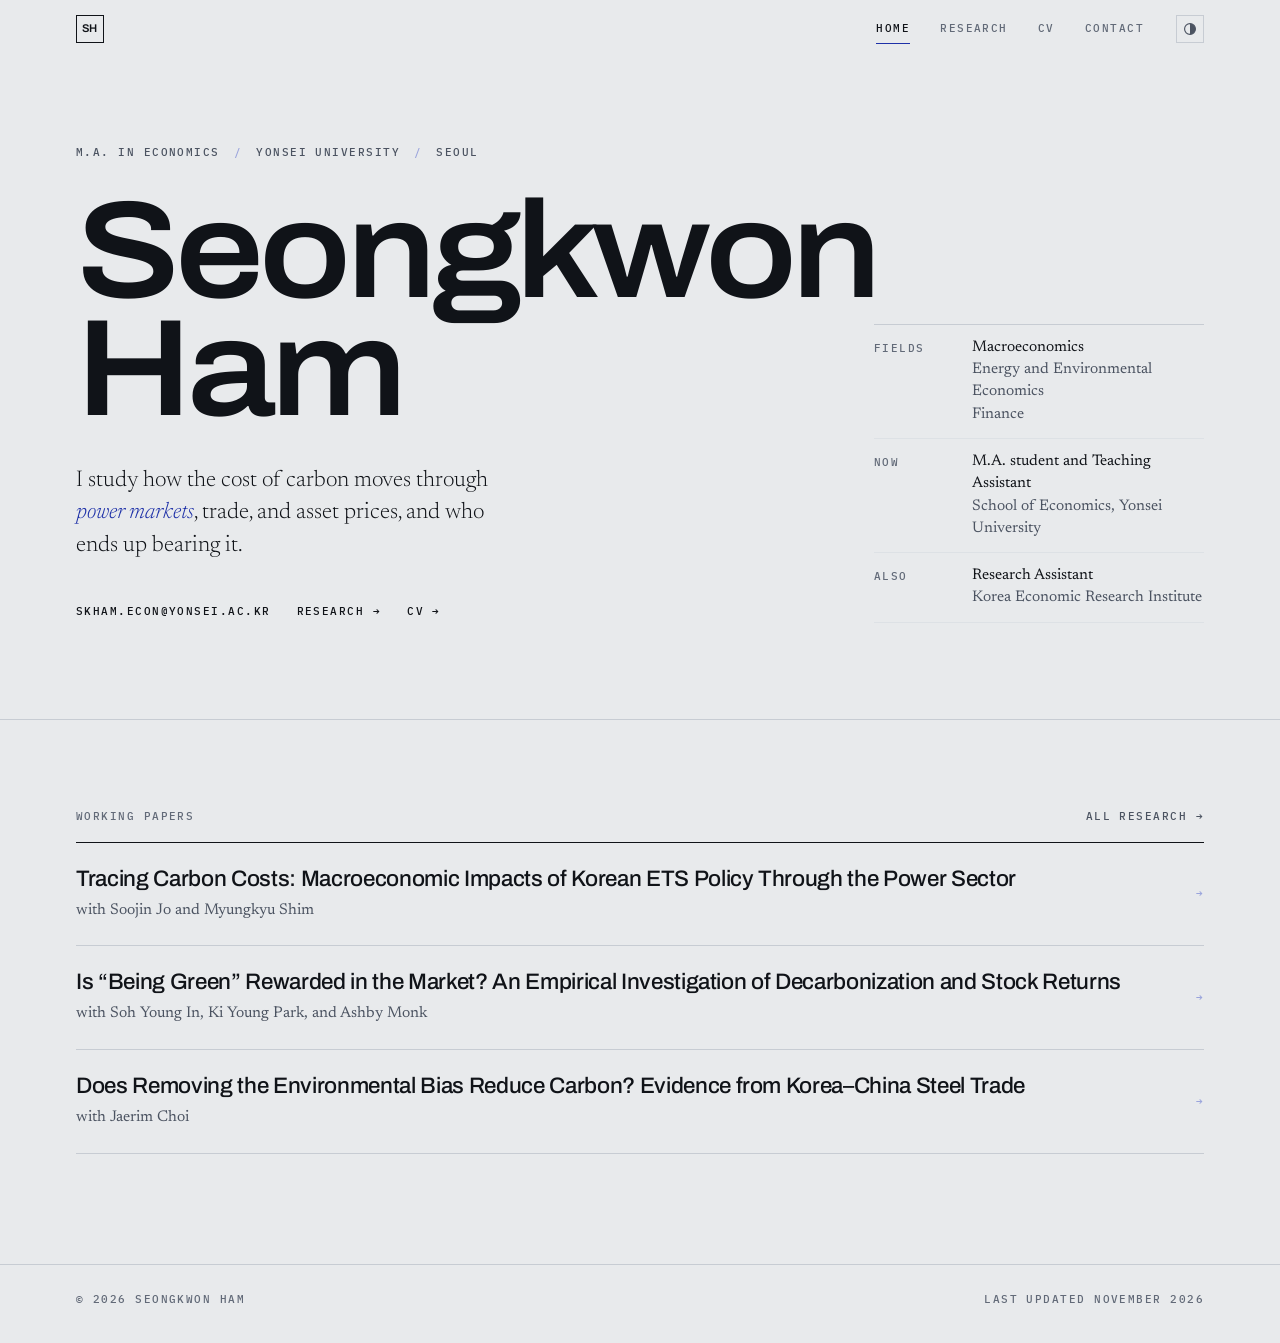
==== commit 3393c328: "Split the site into Home, Research, CV, and Contact pages Each tab is now its own page (/research/, " ====
--- a/index.html
+++ b/index.html
@@ -6,264 +6,27 @@
 <title>Seongkwon Ham</title>
 <meta name="description" content="Seongkwon Ham, M.A. student in Economics at Yonsei University. Research on carbon pricing, energy, trade, and climate finance.">
 <meta property="og:title" content="Seongkwon Ham">
-<meta property="og:description" content="Economics, Yonsei University. Carbon pricing, energy, trade, and climate finance.">
+<meta property="og:description" content="Seongkwon Ham, M.A. student in Economics at Yonsei University. Research on carbon pricing, energy, trade, and climate finance.">
 <meta property="og:type" content="website">
 <meta name="color-scheme" content="light dark">
 <link rel="icon" href="data:image/svg+xml,%3Csvg xmlns='http://www.w3.org/2000/svg' viewBox='0 0 32 32'%3E%3Crect width='32' height='32' fill='%231E31A8'/%3E%3Ctext x='16' y='21.5' font-family='Arial,sans-serif' font-size='14' font-weight='700' fill='white' text-anchor='middle'%3ESH%3C/text%3E%3C/svg%3E">
+<script>try{var t=localStorage.getItem('theme');if(t)document.documentElement.setAttribute('data-theme',t);}catch(e){}</script>
 <link rel="preconnect" href="https://fonts.googleapis.com">
 <link rel="preconnect" href="https://fonts.gstatic.com" crossorigin>
 <link rel="stylesheet" href="https://fonts.googleapis.com/css2?family=Archivo:wdth,wght@62..125,100..900&family=IBM+Plex+Mono:wght@400;500&family=Newsreader:ital,opsz,wght@0,6..72,300..500;1,6..72,300..400&display=swap">
-<style>
-/* ============================================================
-   TOKENS. Light is the base; dark redefines tokens only.
-   ============================================================ */
-:root{
-  --ground:#E8EAEC;
-  --surface:#F7F8F9;
-  --ink:#101318;
-  --ink-2:#4B5361;
-  --ink-3:#626A78;
-  --rule:#C7CCD3;
-  --rule-2:#DDE1E5;
-  --accent:#1E31A8;
-  --accent-2:#DDE2FA;
-  --accent-dim:#9AA4DC;
-  --band:rgba(30,49,168,.13);
-  --sel:#C9D1F7;
-}
-@media (prefers-color-scheme: dark){
-  :root:not([data-theme="light"]){
-    --ground:#0D0F13; --surface:#15181D; --ink:#E6E9ED; --ink-2:#A3AAB5; --ink-3:#7E8794;
-    --rule:#272C34; --rule-2:#1D2128; --accent:#93A6FF; --accent-2:#1B2240; --accent-dim:#4A5580;
-    --band:rgba(147,166,255,.16); --sel:#2B3562;
-  }
-}
-:root[data-theme="dark"]{
-  --ground:#0D0F13; --surface:#15181D; --ink:#E6E9ED; --ink-2:#A3AAB5; --ink-3:#7E8794;
-  --rule:#272C34; --rule-2:#1D2128; --accent:#93A6FF; --accent-2:#1B2240; --accent-dim:#4A5580;
-  --band:rgba(147,166,255,.16); --sel:#2B3562;
-}
-
-/* ============================================================
-   BASE
-   ============================================================ */
-*,*::before,*::after{box-sizing:border-box}
-html{-webkit-text-size-adjust:100%;scroll-behavior:smooth;scroll-padding-top:72px}
-body{
-  margin:0;background:var(--ground);color:var(--ink);
-  font-family:'Newsreader','Iowan Old Style',Georgia,serif;
-  font-size:17px;line-height:1.6;font-optical-sizing:auto;
-  -webkit-font-smoothing:antialiased;overflow-x:hidden;
-}
-::selection{background:var(--sel);color:var(--ink)}
-a{color:inherit}
-p{margin:0}
-.wrap{max-width:1240px;margin:0 auto;padding:0 clamp(16px,5vw,56px)}
-
-/* three voices: display / prose / instrument */
-.d{font-family:'Archivo','Helvetica Neue',Arial,sans-serif}
-.m{
-  font-family:'IBM Plex Mono',ui-monospace,'Cascadia Mono',Consolas,monospace;
-  font-size:.7rem;letter-spacing:.13em;text-transform:uppercase;
-  font-weight:500;font-variant-numeric:tabular-nums;
-}
-.note{
-  font-family:'IBM Plex Mono',ui-monospace,'Cascadia Mono',Consolas,monospace;
-  font-size:.72rem;line-height:1.55;letter-spacing:0;color:var(--ink-3);
-}
-
-.lnk{
-  text-decoration:none;color:var(--ink);
-  background-image:linear-gradient(var(--accent),var(--accent));
-  background-size:0% 1px;background-position:0 100%;background-repeat:no-repeat;
-  transition:background-size .32s cubic-bezier(.2,.7,.3,1),color .2s;padding-bottom:2px;
-}
-.lnk:hover{background-size:100% 1px;color:var(--accent)}
-:focus-visible{outline:2px solid var(--accent);outline-offset:3px;border-radius:1px}
-.skip{position:absolute;left:-9999px;top:0;z-index:99;background:var(--ink);color:var(--ground);padding:10px 16px}
-.skip:focus{left:8px;top:8px}
-
-/* ============================================================
-   NAV
-   ============================================================ */
-.nav{position:fixed;inset:0 0 auto 0;z-index:50;border-bottom:1px solid transparent;transition:background-color .3s,border-color .3s}
-.nav.stuck{background:var(--ground);border-bottom-color:var(--rule)}
-.nav-in{max-width:1240px;margin:0 auto;padding:0 clamp(16px,5vw,56px);height:58px;display:flex;align-items:center;gap:clamp(14px,3vw,32px)}
-.mark{
-  display:inline-flex;align-items:center;justify-content:center;width:28px;height:28px;
-  border:1px solid var(--ink);font-family:'Archivo',sans-serif;font-size:.7rem;font-weight:600;
-  letter-spacing:.02em;flex:none;text-decoration:none;
-}
-.nav-links{display:flex;gap:clamp(14px,2.6vw,30px);margin-left:auto;align-items:center}
-.nav-links a{color:var(--ink-2);text-decoration:none;white-space:nowrap;transition:color .2s}
-.nav-links a:hover,.nav-links a.on{color:var(--ink)}
-.theme-btn{
-  background:none;border:1px solid var(--rule);color:var(--ink-2);cursor:pointer;
-  width:28px;height:28px;display:inline-grid;place-items:center;padding:0;flex:none;
-  transition:color .2s,border-color .2s;
-}
-.theme-btn:hover{color:var(--ink);border-color:var(--ink-3)}
-.theme-btn svg{width:14px;height:14px}
-
-/* ============================================================
-   HERO
-   ============================================================ */
-.hero{padding:clamp(110px,16vh,176px) 0 clamp(56px,8vw,96px);border-bottom:1px solid var(--rule)}
-.hero-grid{display:grid;grid-template-columns:minmax(0,1fr) minmax(0,330px);gap:clamp(28px,6vw,80px);align-items:end}
-.eyebrow{color:var(--ink-2);display:flex;flex-wrap:wrap;gap:6px 14px;margin-bottom:clamp(18px,3vw,30px)}
-.eyebrow .dot{color:var(--accent-dim)}
-h1{
-  margin:0;font-family:'Archivo','Helvetica Neue',Arial,sans-serif;
-  font-size:clamp(3.2rem,11vw,8.6rem);font-weight:600;font-stretch:112%;
-  line-height:.86;letter-spacing:-.035em;
-}
-h1 span{display:block}
-.hero-sub{margin-top:clamp(24px,3.4vw,36px);max-width:34ch;font-size:clamp(1.12rem,2.1vw,1.42rem);line-height:1.44;font-weight:300}
-.hero-sub em{font-style:italic;color:var(--accent)}
-.hero-meta{margin-top:clamp(26px,4vw,40px);display:flex;flex-wrap:wrap;gap:10px 26px;align-items:center}
-.facts{margin:0;border-top:1px solid var(--rule)}
-.fact{display:grid;grid-template-columns:minmax(0,84px) minmax(0,1fr);gap:14px;padding:12px 0;border-bottom:1px solid var(--rule-2)}
-.fact dt{color:var(--ink-3);padding-top:.25em}
-.fact dd{margin:0;font-size:.96rem;line-height:1.45}
-.fact dd span{display:block;color:var(--ink-2)}
-
-/* ============================================================
-   SECTIONS
-   ============================================================ */
-.sec{border-bottom:1px solid var(--rule);padding:clamp(64px,9vw,116px) 0}
-.sec:last-of-type{border-bottom:0}
-.sec-grid{display:grid;grid-template-columns:minmax(0,150px) minmax(0,1fr);gap:clamp(20px,4vw,48px)}
-.rail{color:var(--ink-3);position:sticky;top:84px;align-self:start}
-.rail b{color:var(--ink);font-weight:500;display:block}
-.rail-line{height:1px;background:var(--rule);margin:12px 0 0;max-width:52px}
-h2{
-  font-family:'Archivo','Helvetica Neue',Arial,sans-serif;
-  font-size:clamp(1.7rem,3.6vw,2.7rem);font-weight:500;font-stretch:104%;
-  letter-spacing:-.025em;line-height:1.02;margin:0 0 clamp(10px,2vw,18px);
-}
-.sec-intro{color:var(--ink-2);max-width:60ch;margin-bottom:clamp(8px,2vw,16px)}
-h3{
-  font-family:'Archivo','Helvetica Neue',Arial,sans-serif;
-  font-size:clamp(1.3rem,2.4vw,1.8rem);font-weight:500;letter-spacing:-.02em;line-height:1.12;margin:0;
-}
-.subtitle{display:block;font-family:'Newsreader',Georgia,serif;font-weight:300;font-style:italic;
-  font-size:clamp(1.02rem,1.6vw,1.18rem);letter-spacing:0;line-height:1.35;color:var(--ink-2);margin-top:8px}
-
-/* ---- papers ---- */
-.paper{
-  display:grid;grid-template-columns:minmax(0,1fr) minmax(0,1.08fr);gap:clamp(24px,4vw,52px);
-  padding:clamp(34px,5vw,58px) 0;border-top:1px solid var(--rule);
-}
-.paper:first-of-type{border-top-color:var(--ink)}
-.tags{display:flex;flex-wrap:wrap;gap:7px;margin-bottom:14px}
-.tag{display:inline-block;padding:3px 8px;border:1px solid var(--rule);color:var(--ink-2);line-height:1.5}
-.tag.hi{border-color:var(--accent);color:var(--accent);background:var(--accent-2)}
-.byline{margin-top:14px;color:var(--ink-2);font-size:1rem}
-.byline em{font-style:italic}
-details{margin-top:16px}
-summary{
-  cursor:pointer;list-style:none;display:inline-flex;align-items:center;gap:8px;color:var(--ink-2);
-  font-family:'IBM Plex Mono',ui-monospace,monospace;font-size:.7rem;letter-spacing:.13em;text-transform:uppercase;font-weight:500;
-  transition:color .2s;
-}
-summary::-webkit-details-marker{display:none}
-summary:hover{color:var(--accent)}
-summary::before{content:"+";font-size:.9rem;line-height:1;width:9px;display:inline-block}
-details[open] summary::before{content:"\2013"}
-.abs{margin-top:12px;padding-left:14px;border-left:1px solid var(--rule);color:var(--ink-2);font-size:.98rem;line-height:1.62;max-width:64ch}
-.abs + .note{margin-top:10px;padding-left:15px}
-.filerow{display:flex;flex-wrap:wrap;gap:8px 18px;margin-top:20px;align-items:center;color:var(--ink-3)}
-
-/* ---- figures ---- */
-.pfig{margin:0;border:1px solid var(--rule);background:var(--surface);padding:clamp(12px,1.6vw,18px) clamp(12px,1.8vw,20px) 14px;align-self:start}
-.pfig-head{display:flex;flex-wrap:wrap;gap:4px 14px;align-items:baseline;color:var(--ink-3);margin-bottom:10px}
-.pfig-head b{color:var(--ink);font-weight:500}
-.pfig canvas{width:100%;height:clamp(210px,24vw,262px);display:block}
-.legend{display:flex;flex-wrap:wrap;gap:6px 16px;margin-top:10px;color:var(--ink-2)}
-.legend span{display:inline-flex;align-items:center;gap:7px}
-.sw{width:18px;height:0;border-top:2px solid currentColor;display:inline-block}
-.sw.dash{border-top-style:dashed}
-.sw.box{height:9px;border:0;background:var(--band)}
-.pfig .note{margin-top:8px}
-
-/* ---- cv timeline ---- */
-.tl-group{margin-top:clamp(30px,4vw,46px)}
-.tl-group > .m{display:block;color:var(--ink-3);margin-bottom:12px}
-.tl{border-top:1px solid var(--rule)}
-.tl-row{display:grid;grid-template-columns:minmax(0,150px) minmax(0,1fr);gap:clamp(12px,2vw,26px);padding:14px 0;border-bottom:1px solid var(--rule-2)}
-.tl-yr{color:var(--ink-3);padding-top:.3em}
-.tl-what{font-family:'Archivo',sans-serif;font-size:1.02rem;font-weight:500;letter-spacing:-.01em;line-height:1.3}
-.tl-where{color:var(--ink-2);font-size:.97rem;margin-top:3px}
-.tl-where i{font-style:italic}
-.tl ul{margin:6px 0 0;padding-left:1.1em;color:var(--ink-2);font-size:.95rem}
-.tl li{margin:2px 0}
-.chips{display:flex;flex-wrap:wrap;gap:7px}
-
-/* ---- contact ---- */
-.mailto{
-  display:inline-block;font-family:'Archivo',sans-serif;font-size:clamp(1.35rem,4.4vw,2.9rem);font-weight:500;font-stretch:104%;
-  letter-spacing:-.03em;line-height:1.05;text-decoration:none;color:var(--ink);word-break:break-word;
-  background-image:linear-gradient(var(--accent),var(--accent));background-size:0% 2px;background-position:0 100%;background-repeat:no-repeat;
-  transition:background-size .4s cubic-bezier(.2,.7,.3,1),color .25s;
-}
-.mailto:hover{background-size:100% 2px;color:var(--accent)}
-.addr{margin-top:22px;color:var(--ink-2);max-width:44ch}
-
-footer{border-top:1px solid var(--rule);padding:26px 0 34px;color:var(--ink-3)}
-.foot-in{display:flex;flex-wrap:wrap;gap:12px 24px;justify-content:space-between}
-
-/* ============================================================
-   MOTION
-   ============================================================ */
-.rv{opacity:0;transform:translateY(14px);transition:opacity .7s ease,transform .7s cubic-bezier(.2,.7,.3,1)}
-.rv.in{opacity:1;transform:none}
-.hero .ld{opacity:0;transform:translateY(18px);animation:ld .9s cubic-bezier(.2,.7,.3,1) forwards}
-.hero .ld:nth-child(2){animation-delay:.08s}
-.hero .ld:nth-child(3){animation-delay:.18s}
-.hero .ld:nth-child(4){animation-delay:.28s}
-.hero .facts.ld{animation-delay:.38s}
-@keyframes ld{to{opacity:1;transform:none}}
-@media (prefers-reduced-motion:reduce){
-  html{scroll-behavior:auto}
-  *,*::before,*::after{animation-duration:.001ms!important;animation-delay:0s!important;transition-duration:.001ms!important}
-  .rv,.hero .ld{opacity:1;transform:none}
-}
-.no-js .rv{opacity:1;transform:none}
-
-/* ============================================================
-   RESPONSIVE
-   ============================================================ */
-@media (max-width:1000px){
-  .paper{grid-template-columns:minmax(0,1fr)}
-  .pfig canvas{height:clamp(210px,46vw,280px)}
-}
-@media (max-width:860px){
-  .hero-grid{grid-template-columns:minmax(0,1fr)}
-  .facts{max-width:460px}
-  .sec-grid{grid-template-columns:minmax(0,1fr);gap:14px}
-  .rail{position:static;display:flex;align-items:baseline;gap:12px}
-  .rail-line{display:none}
-}
-@media (max-width:560px){
-  body{font-size:16px}
-  .tl-row{grid-template-columns:minmax(0,1fr);gap:4px}
-  .tl-yr{padding-top:0}
-  .fact{grid-template-columns:minmax(0,1fr);gap:2px}
-  .nav-links{gap:14px}
-}
-</style>
-<script>document.documentElement.classList.add('js');</script>
+<link rel="stylesheet" href="/assets/site.css">
 </head>
 <body>
 <a class="skip m" href="#main">Skip to content</a>
 
 <header class="nav" id="nav">
   <div class="nav-in">
-    <a class="mark" href="#top" aria-label="Top of page">SH</a>
-    <nav class="nav-links m" aria-label="Sections">
-      <a href="#research">Research</a>
-      <a href="#cv">CV</a>
-      <a href="#contact">Contact</a>
+    <a class="mark" href="/" aria-label="Home">SH</a>
+    <nav class="nav-links m" aria-label="Pages">
+      <a href="/" aria-current="page">Home</a>
+      <a href="/research/">Research</a>
+      <a href="/cv/">CV</a>
+      <a href="/contact/">Contact</a>
     </nav>
     <button class="theme-btn" id="themeBtn" type="button" aria-label="Switch color theme">
       <svg viewBox="0 0 16 16" aria-hidden="true"><circle cx="8" cy="8" r="6.2" fill="none" stroke="currentColor" stroke-width="1.3"/><path d="M8 1.8a6.2 6.2 0 0 1 0 12.4z" fill="currentColor"/></svg>
@@ -272,9 +35,7 @@
 </header>
 
 <main id="main">
-
-<!-- ═══════════════ HERO ═══════════════ -->
-<section class="hero" id="top">
+<section class="hero">
   <div class="wrap hero-grid">
     <div>
       <p class="m eyebrow ld">
@@ -282,18 +43,18 @@
         <span>Yonsei University</span><span class="dot">/</span>
         <span>Seoul</span>
       </p>
-      <h1 class="ld"><span>Seongkwon</span><span>Ham</span></h1>
-      <p class="hero-sub ld">
+      <h1 class="ld d1"><span>Seongkwon</span><span>Ham</span></h1>
+      <p class="hero-sub ld d2">
         I study how the cost of carbon moves through <em>power markets</em>,
         trade, and asset prices, and who ends up bearing it.
       </p>
-      <div class="hero-meta m ld">
+      <div class="hero-meta m ld d3">
         <a class="lnk" href="mailto:skham.econ@yonsei.ac.kr">skham.econ@yonsei.ac.kr</a>
-        <a class="lnk" href="#research">Research &darr;</a>
-        <a class="lnk" href="#cv">CV &darr;</a>
+        <a class="lnk" href="/research/">Research &rarr;</a>
+        <a class="lnk" href="/cv/">CV &rarr;</a>
       </div>
     </div>
-    <dl class="facts ld">
+    <dl class="facts ld d4">
       <div class="fact"><dt class="m">Fields</dt><dd>Macroeconomics<span>Energy and Environmental Economics<br>Finance</span></dd></div>
       <div class="fact"><dt class="m">Now</dt><dd>M.A. student and Teaching Assistant<span>School of Economics, Yonsei University</span></dd></div>
       <div class="fact"><dt class="m">Also</dt><dd>Research Assistant<span>Korea Economic Research Institute</span></dd></div>
@@ -301,229 +62,28 @@
   </div>
 </section>
 
-<!-- ═══════════════ RESEARCH ═══════════════ -->
-<section class="sec" id="research">
-  <div class="wrap sec-grid">
-    <div class="rail m"><b>Research</b><span>3 papers</span><div class="rail-line"></div></div>
-    <div>
-      <h2 class="rv">Working papers</h2>
-      <p class="sec-intro rv">Drafts are available on request.</p>
-
-      <!-- W1 -->
-      <article class="paper rv" id="carbon-costs">
-        <div>
-          <div class="tags m"><span class="tag hi">Working paper</span><span class="tag">Nov 2026</span></div>
-          <h3>Tracing Carbon Costs<span class="subtitle">Macroeconomic Impacts of Korean ETS Policy Through the Power Sector</span></h3>
-          <p class="byline">with Soojin Jo and Myungkyu Shim</p>
-          <details>
-            <summary>Abstract</summary>
-            <p class="abs">
-              Carbon prices in Korea do not reach the price of electricity yet, as most allowances are free and
-              the retail price is a policy decision. This paper traces the response of the economy to a 10 percent
-              increase in the cost of carbon-emitting generation under a full pass-through scenario. On average,
-              production falls and unemployment rises, but both responses are small. The response of production
-              depends on the spare capacity of nuclear generation. When nuclear utilization is high, production is
-              0.36 percentage points lower after 7 months. When it is low, generation shifts more toward carbon-free
-              sources and the response of production is insignificant. Across manufacturing industries, production
-              in the high electricity-intensity group is significantly lower than in the low group for ten months. The
-              results are similar with quarterly GDP and consumption, an alternative measure of nuclear capacity,
-              and other groupings of industries. The cost of carbon pricing will therefore depend on how much
-              nuclear capacity is spare, and it will fall first on electricity-intensive industries.
-            </p>
-            <p class="note">JEL E32, Q41, Q43, Q48, Q54</p>
-          </details>
-          <p class="filerow m">
-            <span>Draft on request</span>
-            <a class="lnk" href="mailto:skham.econ@yonsei.ac.kr?subject=Draft%20request%3A%20Tracing%20Carbon%20Costs">Request &#8599;</a>
-          </p>
-        </div>
-        <figure class="pfig">
-          <p class="pfig-head m"><b>Fig. 1</b><span>All-industry production</span><span>0&ndash;18 months</span></p>
-          <canvas id="f1" role="img" aria-label="Line chart. Cumulative response of all-industry production to a 10 percent higher cost of carbon-emitting generation, by nuclear utilization. With high utilization, production is about 0.36 percentage points lower after 7 months. With low utilization, the response is insignificant."></canvas>
-          <p class="legend m">
-            <span style="color:var(--accent)"><i class="sw"></i>High utilization</span>
-            <span style="color:var(--ink-2)"><i class="sw"></i>Median</span>
-            <span style="color:var(--ink-3)"><i class="sw dash"></i>Low utilization</span>
-          </p>
-          <p class="note">Cumulative change in pp after a 10% higher cost of carbon-emitting generation, at the first quartile, median, and third quartile of lagged nuclear utilization. Local projections, 2009M07&ndash;2025M12. &#9679; significant at 95%, &times; not significant.</p>
-        </figure>
-      </article>
-
-      <!-- W2 -->
-      <article class="paper rv" id="being-green">
-        <div>
-          <div class="tags m"><span class="tag hi">Working paper</span><span class="tag">Nov 2026</span></div>
-          <h3>Is &ldquo;Being Green&rdquo; Rewarded in the Market?<span class="subtitle">An Empirical Investigation of Decarbonization and Stock Returns</span></h3>
-          <p class="byline">with Soh Young In, Ki Young Park, and Ashby Monk</p>
-          <details>
-            <summary>Abstract</summary>
-            <p class="abs">
-              We ask whether carbon-efficient firms earn higher stock returns than carbon-inefficient firms in the
-              same industry, and what the difference reflects. A portfolio that buys the firms with the lowest scope 1
-              emission intensity in each sector and sells those with the highest earns an alpha of more than 0.4 percent
-              per month from July 2009 to December 2024. The CAPM and the Fama-French three, four and five-factor models
-              do not explain it. The alpha moves with earnings news. Carbon-efficient firms report higher standardized
-              unexpected earnings (SUE) than carbon-inefficient firms, and when this gap enters the factor models the
-              alpha falls by close to half. About four fifths of this fall comes from the nine trading days around
-              earnings announcements. The gap in SUE comes mainly from its denominator. The earnings of carbon-efficient
-              firms are less volatile, so the same change in EPS is larger news for them. Carbon efficiency is thus
-              rewarded in the market even among firms in the same industry, and a large part of the reward arrives with
-              news about earnings that rise more steadily. Why carbon efficiency goes with steady earnings remains open,
-              but it helps to identify firms with stable and growing earnings ahead of their announcements.
-            </p>
-            <p class="note">JEL G12, G14, M41, Q54</p>
-          </details>
-          <p class="filerow m">
-            <span>Draft on request</span>
-            <a class="lnk" href="mailto:skham.econ@yonsei.ac.kr?subject=Draft%20request%3A%20Is%20Being%20Green%20Rewarded%20in%20the%20Market%3F">Request &#8599;</a>
-          </p>
-        </div>
-        <figure class="pfig">
-          <p class="pfig-head m"><b>Fig. 2</b><span>Efficient minus inefficient</span><span>2009&ndash;2024</span></p>
-          <canvas id="f2" role="img" aria-label="Line chart. Cumulative return of the portfolio that is long carbon-efficient and short carbon-inefficient firms within each sector, July 2009 to December 2024. It reaches about 91 percent for all firms and about 104 percent for large firms."></canvas>
-          <p class="legend m">
-            <span style="color:var(--accent)"><i class="sw"></i>EMI1 &middot; all firms</span>
-            <span style="color:var(--ink-2)"><i class="sw dash"></i>EMI3 &middot; large firms</span>
-          </p>
-          <p class="note">Cumulative return (%) of the portfolio long the lowest and short the highest scope 1 emission intensity within each sector, monthly, 2009M07&ndash;2024M12.</p>
-        </figure>
-      </article>
-
-      <!-- W3 -->
-      <article class="paper rv" id="environmental-bias">
-        <div>
-          <div class="tags m"><span class="tag hi">Working paper</span><span class="tag">Nov 2026</span></div>
-          <h3>Does Removing the Environmental Bias Reduce Carbon?<span class="subtitle">Evidence from Korea&ndash;China Steel Trade</span></h3>
-          <p class="byline">with Jaerim Choi</p>
-          <details>
-            <summary>Abstract</summary>
-            <p class="abs">
-              In most countries tariffs are lower on dirty goods than on clean goods, and models suggest that
-              removing this environmental bias of trade policy would lower global emissions. However, a free trade
-              agreement can only cut tariffs. Korea&rsquo;s tariffs on most dirty upstream steel products were already
-              zero before the Korea&ndash;China Free Trade Agreement, so its cuts fall almost only on clean downstream
-              products. The agreement is thus a well-suited setting to study how the carbon embodied in trade
-              responds when downstream tariffs are cut. The tariff cuts reduce the environmental bias in the tariffs
-              of both countries as they are phased in. With a Poisson pseudo-maximum-likelihood regression on
-              monthly trade by product, we find that the carbon embodied in Korea&rsquo;s imports of the liberalized
-              products rises by 40 percent relative to products whose tariff did not change. The estimate for
-              exports is also positive but it is insignificant. The results hold in four robustness checks. On the
-              products that both countries liberalized, we find suggestive evidence that embodied carbon moved
-              on net into Korea, the cleaner producer of the two. These results imply that removing the bias by
-              cutting downstream tariffs can raise the carbon embodied in trade.
-            </p>
-            <p class="note">JEL F13, F14, F18, Q54, Q56</p>
-          </details>
-          <p class="filerow m">
-            <span>Draft on request</span>
-            <a class="lnk" href="mailto:skham.econ@yonsei.ac.kr?subject=Draft%20request%3A%20Does%20Removing%20the%20Environmental%20Bias%20Reduce%20Carbon%3F">Request &#8599;</a>
-          </p>
-        </div>
-        <figure class="pfig">
-          <p class="pfig-head m"><b>Fig. 3</b><span>Carbon embodied in Korea&rsquo;s imports</span><span>Monthly</span></p>
-          <canvas id="f3" role="img" aria-label="Event-study chart. Monthly estimates of carbon embodied in Korea's imports of liberalized steel products relative to control products, 2013 to 2024. Estimates are near zero before the agreement entered into force in December 2015 and rise afterwards."></canvas>
-          <p class="legend m">
-            <span style="color:var(--accent)"><i class="sw"></i>Estimate</span>
-            <span><i class="sw box"></i>95% CI</span>
-            <span style="color:var(--ink-3)"><i class="sw dash"></i>FTA in force</span>
-          </p>
-          <p class="note">PPML estimate for each month, in log points relative to products whose tariff did not change. Base month 2015M12. SE clustered by product.</p>
-        </figure>
-      </article>
+<section class="index">
+  <div class="wrap">
+    <p class="index-head m rv"><span>Working papers</span><a class="lnk" href="/research/" style="color:var(--ink-2)">All research &rarr;</a></p>
+    <div class="idx rv">
+      <a href="/research/#carbon-costs">
+        <span class="idx-t">Tracing Carbon Costs: Macroeconomic Impacts of Korean ETS Policy Through the Power Sector</span>
+        <span class="idx-w">with Soojin Jo and Myungkyu Shim</span>
+        <span class="idx-arw m" aria-hidden="true">&rarr;</span>
+      </a>
+      <a href="/research/#being-green">
+        <span class="idx-t">Is &ldquo;Being Green&rdquo; Rewarded in the Market? An Empirical Investigation of Decarbonization and Stock Returns</span>
+        <span class="idx-w">with Soh Young In, Ki Young Park, and Ashby Monk</span>
+        <span class="idx-arw m" aria-hidden="true">&rarr;</span>
+      </a>
+      <a href="/research/#environmental-bias">
+        <span class="idx-t">Does Removing the Environmental Bias Reduce Carbon? Evidence from Korea&ndash;China Steel Trade</span>
+        <span class="idx-w">with Jaerim Choi</span>
+        <span class="idx-arw m" aria-hidden="true">&rarr;</span>
+      </a>
     </div>
   </div>
 </section>
-
-<!-- ═══════════════ CV ═══════════════ -->
-<section class="sec" id="cv">
-  <div class="wrap sec-grid">
-    <div class="rail m"><b>CV</b><span>Nov 2026</span><div class="rail-line"></div></div>
-    <div>
-      <h2 class="rv">Curriculum vitae</h2>
-
-      <div class="tl-group rv">
-        <span class="m">Education</span>
-        <div class="tl">
-          <div class="tl-row"><p class="tl-yr m">2024 &ndash; present</p><div><p class="tl-what">M.A. in Economics</p><p class="tl-where">Yonsei University, Seoul</p></div></div>
-          <div class="tl-row"><p class="tl-yr m">2019 &ndash; 2024</p><div><p class="tl-what">B.A. in Economics</p><p class="tl-where">Yonsei University, Seoul &middot; <i>High Honors</i>, second-highest graduation honor</p></div></div>
-          <div class="tl-row"><p class="tl-yr m">2019 &ndash; 2021</p><div><p class="tl-what">Military service</p><p class="tl-where">Republic of Korea Army (leave of absence)</p></div></div>
-        </div>
-      </div>
-
-      <div class="tl-group rv">
-        <span class="m">Research experience</span>
-        <div class="tl">
-          <div class="tl-row"><p class="tl-yr m">2026 &ndash; present</p><div><p class="tl-what">Research Assistant, Korea Economic Research Institute</p>
-            <ul><li>Supports the production of economic outlook publications</li><li>Plans policy seminars, including one held at the National Assembly</li></ul></div></div>
-          <div class="tl-row"><p class="tl-yr m">Jan &ndash; Jun 2026</p><div><p class="tl-what">Research Assistant to Prof. Ki Young Park and Prof. Soh Young In</p><p class="tl-where"><i>Is Being Green Rewarded in the Market?</i> (Yonsei University and KAIST)</p>
-            <ul><li>Joined the project as a coauthor in July 2026</li><li>Built the Trucost, CRSP/Compustat, and MSCI data and extended the sample</li><li>Replicated Aswani, Raghunandan, and Rajgopal (2024) and P&aacute;stor, Stambaugh, and Taylor (2022) to validate the data and code</li></ul></div></div>
-          <div class="tl-row"><p class="tl-yr m">May &ndash; Jun 2024</p><div><p class="tl-what">Research Assistant to Prof. Eunseong Ma, Yonsei University</p><p class="tl-where"><i>Inflation-Linked Debt and Macroeconomic Volatility in 21 OECD Countries</i> &middot; R.K. Cho Research Cluster</p></div></div>
-        </div>
-      </div>
-
-      <div class="tl-group rv">
-        <span class="m">Teaching assistant, Yonsei University</span>
-        <div class="tl">
-          <div class="tl-row"><p class="tl-yr m">Fall 2025 &ndash; present</p><div><p class="tl-what">Information and Game Theory</p><p class="tl-where">Prof. Youngse Kim</p></div></div>
-          <div class="tl-row"><p class="tl-yr m">Fall 2025</p><div><p class="tl-what">AI &amp; Financial Engineering</p><p class="tl-where">Prof. Joocheol Kim</p></div></div>
-          <div class="tl-row"><p class="tl-yr m">Spring 2025 &ndash; Spring 2026</p><div><p class="tl-what">Public Finance</p><p class="tl-where">Prof. Kyung-woo Lee &middot; three semesters</p></div></div>
-          <div class="tl-row"><p class="tl-yr m">Spring 2025</p><div><p class="tl-what">Quantitative Analysis for Macroeconomics</p><p class="tl-where">Prof. Sunbin Kim</p></div></div>
-          <div class="tl-row"><p class="tl-yr m">Fall 2023</p><div><p class="tl-what">Peer Tutor, Macroeconomics</p><p class="tl-where">Yonsei Eagles Tutoring Program</p></div></div>
-        </div>
-      </div>
-
-      <div class="tl-group rv">
-        <span class="m">Presentations</span>
-        <div class="tl">
-          <div class="tl-row"><p class="tl-yr m">2026</p><div><p class="tl-what">18th Joint Economics Symposium of Six Leading East Asian Universities</p><p class="tl-where">Seoul, Korea</p></div></div>
-          <div class="tl-row"><p class="tl-yr m">2025</p><div><p class="tl-what">BK21 Workshop on Climate Change, Economics, and Policy Response</p><p class="tl-where">Yonsei University</p></div></div>
-        </div>
-      </div>
-
-      <div class="tl-group rv">
-        <span class="m">Honors, grants, and scholarships</span>
-        <div class="tl">
-          <div class="tl-row"><p class="tl-yr m">2024 &ndash; 2026</p><div><p class="tl-what">Brain Korea 21 Program</p><p class="tl-where">National Research Foundation of Korea</p></div></div>
-          <div class="tl-row"><p class="tl-yr m">2024 &ndash; 2026</p><div><p class="tl-what">Integrated M.A. Program Scholarship</p><p class="tl-where">Yonsei University</p></div></div>
-          <div class="tl-row"><p class="tl-yr m">2024</p><div><p class="tl-what">Graduated with High Honors</p><p class="tl-where">Second-highest graduation honor, Yonsei University</p></div></div>
-          <div class="tl-row"><p class="tl-yr m">2019, 2023</p><div><p class="tl-what">Honors</p><p class="tl-where">Top 10 percent of the semester, Yonsei University</p></div></div>
-          <div class="tl-row"><p class="tl-yr m">2023 &ndash; 2024</p><div><p class="tl-what">Other scholarships</p><p class="tl-where">Academic Track Scholarship (2024) &middot; Lee Doo-won Scholarship (2023, 2024) &middot; Hyechun Scholarship (2023) &middot; Tutoring Scholarship (2023)</p></div></div>
-        </div>
-      </div>
-
-      <div class="tl-group rv">
-        <span class="m">Academic activities</span>
-        <div class="tl">
-          <div class="tl-row"><p class="tl-yr m">2024 &ndash; present</p><div><p class="tl-what">Reading groups, Yonsei University</p><p class="tl-where">Macro-Environment-International &middot; Applied Microeconomics</p></div></div>
-          <div class="tl-row"><p class="tl-yr m">2022 &ndash; 2025</p><div><p class="tl-what">Junior Scholars Club, Economics Chapter</p><p class="tl-where">Yonsei University &middot; President, 2023</p></div></div>
-        </div>
-      </div>
-
-      <div class="tl-group rv">
-        <span class="m">Tools and methods</span>
-        <div class="chips m">
-          <span class="tag">MATLAB</span><span class="tag">Python</span><span class="tag">Stata</span>
-          <span class="tag">R</span><span class="tag">Julia</span><span class="tag">LaTeX</span>
-          <span class="tag hi">Local projections</span><span class="tag hi">PPML</span><span class="tag hi">Event study</span>
-          <span class="tag hi">Factor models</span>
-        </div>
-      </div>
-    </div>
-  </div>
-</section>
-
-<!-- ═══════════════ CONTACT ═══════════════ -->
-<section class="sec" id="contact">
-  <div class="wrap sec-grid rv">
-    <div class="rail m"><b>Contact</b><div class="rail-line"></div></div>
-    <div>
-      <h2 style="margin-bottom:22px">Get in touch</h2>
-      <a class="mailto" href="mailto:skham.econ@yonsei.ac.kr">skham.econ@yonsei.ac.kr</a>
-      <p class="addr">School of Economics, Yonsei University<br>50 Yonsei-ro, Seodaemun-gu, Seoul 03722, Republic of Korea</p>
-    </div>
-  </div>
-</section>
-
 </main>
 
 <footer>
@@ -532,208 +92,6 @@
     <span>Last updated November 2026</span>
   </div>
 </footer>
-
-<script src="assets/figdata.js"></script>
-<script>
-(function(){
-  "use strict";
-  var root = document.documentElement;
-  var reduce = window.matchMedia('(prefers-reduced-motion: reduce)').matches;
-  document.getElementById('yr').textContent = new Date().getFullYear();
-
-  /* ---- theme toggle: remembers the choice when storage is available ---- */
-  try { var saved = localStorage.getItem('theme'); if (saved) root.setAttribute('data-theme', saved); } catch(e){}
-  document.getElementById('themeBtn').addEventListener('click', function(){
-    var dark = getComputedStyle(root).getPropertyValue('--ground').trim().toLowerCase() === '#0d0f13';
-    var next = dark ? 'light' : 'dark';
-    root.setAttribute('data-theme', next);
-    try { localStorage.setItem('theme', next); } catch(e){}
-  });
-
-  /* ---- sticky nav ---- */
-  var nav = document.getElementById('nav');
-  var onScroll = function(){ nav.classList.toggle('stuck', window.scrollY > 40); };
-  onScroll(); window.addEventListener('scroll', onScroll, {passive:true});
-
-  /* ---- scroll reveal (with failsafe) ---- */
-  var rv = document.querySelectorAll('.rv');
-  var revealAll = function(){ rv.forEach(function(el){ el.classList.add('in'); }); };
-  if (reduce || !('IntersectionObserver' in window)) { revealAll(); }
-  else {
-    var io = new IntersectionObserver(function(es){
-      es.forEach(function(e){ if (e.isIntersecting){ e.target.classList.add('in'); io.unobserve(e.target); } });
-    }, {rootMargin:'0px 0px -10% 0px', threshold:.04});
-    rv.forEach(function(el){ io.observe(el); });
-    setTimeout(revealAll, 3000);
-  }
-
-  /* ---- active nav link ---- */
-  var links = Array.prototype.slice.call(document.querySelectorAll('.nav-links a'));
-  var secs = links.map(function(a){ return document.querySelector(a.getAttribute('href')); });
-  if ('IntersectionObserver' in window) {
-    var so = new IntersectionObserver(function(es){
-      es.forEach(function(e){ if (!e.isIntersecting) return;
-        links.forEach(function(a,i){ a.classList.toggle('on', secs[i] === e.target); }); });
-    }, {rootMargin:'-45% 0px -50% 0px'});
-    secs.forEach(function(s){ if (s) so.observe(s); });
-  }
-
-  /* ============================================================
-     FIGURES. Drawn from the numbers behind the paper figures
-     (assets/figdata.js), so they follow the light/dark tokens.
-     ============================================================ */
-  var F = window.FIGDATA; if (!F) return;
-  function tok(n){ return getComputedStyle(root).getPropertyValue(n).trim(); }
-  var MONO = '"IBM Plex Mono", ui-monospace, monospace';
-
-  function niceTicks(lo, hi, n){
-    var span = hi - lo, step = Math.pow(10, Math.floor(Math.log10(span / n)));
-    var err = span / n / step;
-    step *= err >= 7.5 ? 10 : err >= 3.5 ? 5 : err >= 1.5 ? 2 : 1;
-    var t = [], v = Math.ceil(lo / step) * step;
-    for (; v <= hi + 1e-9; v += step) t.push(Math.round(v / step) * step);
-    return {ticks:t, step:step};
-  }
-  function fmt(v, step){ var d = step < 1 ? Math.min(2, Math.ceil(-Math.log10(step))) : 0; return v.toFixed(d).replace('-', '−'); }
-
-  /* Frame: axes, gridlines, labels. Returns scale functions. */
-  function frame(c, spec){
-    var ctx = c.ctx, W = c.W, H = c.H;
-    var padL = 44, padR = 10, padT = 8, padB = 24;
-    var iw = W - padL - padR, ih = H - padT - padB;
-    var X = function(x){ return padL + (x - spec.x0) / (spec.x1 - spec.x0) * iw; };
-    var Y = function(y){ return padT + (1 - (y - spec.y0) / (spec.y1 - spec.y0)) * ih; };
-    ctx.clearRect(0, 0, W, H);
-    ctx.font = '500 9.5px ' + MONO; ctx.lineWidth = 1; ctx.textBaseline = 'middle';
-    spec.yt.ticks.forEach(function(v){
-      var y = Math.round(Y(v)) + .5;
-      ctx.strokeStyle = v === 0 ? tok('--ink-3') : tok('--rule-2');
-      ctx.beginPath(); ctx.moveTo(padL, y); ctx.lineTo(W - padR, y); ctx.stroke();
-      ctx.fillStyle = tok('--ink-3'); ctx.textAlign = 'right';
-      ctx.fillText(fmt(v, spec.yt.step), padL - 8, y);
-    });
-    ctx.textAlign = 'center'; ctx.fillStyle = tok('--ink-3');
-    var minGap = 34, last = -1e9;
-    spec.xt.forEach(function(t){
-      var x = X(t.v); if (x - last < minGap) return; last = x;
-      ctx.fillText(t.label, x, padT + ih + 14);
-      ctx.strokeStyle = tok('--rule'); ctx.beginPath();
-      ctx.moveTo(Math.round(x) + .5, padT + ih); ctx.lineTo(Math.round(x) + .5, padT + ih + 4); ctx.stroke();
-    });
-    ctx.strokeStyle = tok('--rule'); ctx.beginPath(); ctx.moveTo(padL, padT + ih + .5); ctx.lineTo(W - padR, padT + ih + .5); ctx.stroke();
-    return {X:X, Y:Y, padL:padL, padT:padT, iw:iw, ih:ih};
-  }
-  function clip(c, f, p){ c.ctx.save(); c.ctx.beginPath(); c.ctx.rect(0, 0, f.padL + f.iw * p + 6, c.H); c.ctx.clip(); }
-  function path(ctx, xs, ys, X, Y){ ctx.beginPath(); xs.forEach(function(x, i){ i ? ctx.lineTo(X(x), Y(ys[i])) : ctx.moveTo(X(x), Y(ys[i])); }); }
-  function range(arrs, pad){ var lo = Infinity, hi = -Infinity;
-    arrs.forEach(function(a){ a.forEach(function(v){ if (v < lo) lo = v; if (v > hi) hi = v; }); });
-    var p = (hi - lo) * (pad || .06); return [lo - p, hi + p]; }
-
-  /* Fig. 1: three lines, markers by significance */
-  function drawF1(c, p){
-    var S = F.w1, keys = ['Low utilization', 'Median', 'High utilization'];
-    var r = range(keys.map(function(k){ return S[k].b; }).concat([[0]]), .08);
-    var yt = niceTicks(r[0], r[1], 5);
-    var xt = []; for (var h = 0; h <= 18; h += 3) xt.push({v:h, label:String(h)});
-    var f = frame(c, {x0:-.4, x1:18.4, y0:r[0], y1:r[1], yt:yt, xt:xt});
-    var ctx = c.ctx; clip(c, f, p);
-    var sty = {'Low utilization':[tok('--ink-3'), [4,3], 1.3], 'Median':[tok('--ink-2'), [], 1.3], 'High utilization':[tok('--accent'), [], 2]};
-    keys.forEach(function(k){
-      var s = S[k], st = sty[k];
-      ctx.strokeStyle = st[0]; ctx.lineWidth = st[2]; ctx.setLineDash(st[1]);
-      path(ctx, s.h, s.b, f.X, f.Y); ctx.stroke(); ctx.setLineDash([]);
-      s.h.forEach(function(h, i){
-        var x = f.X(h), y = f.Y(s.b[i]);
-        ctx.fillStyle = st[0]; ctx.strokeStyle = st[0]; ctx.lineWidth = 1.2;
-        if (s.sig[i]) { ctx.beginPath(); ctx.arc(x, y, 2.7, 0, 6.283); ctx.fill(); }
-        else { ctx.beginPath(); ctx.moveTo(x-2.4, y-2.4); ctx.lineTo(x+2.4, y+2.4); ctx.moveTo(x+2.4, y-2.4); ctx.lineTo(x-2.4, y+2.4); ctx.stroke(); }
-      });
-    });
-    ctx.restore();
-    axisNote(c, f, 'months after the shock');
-  }
-
-  /* Fig. 2: cumulative EMI return */
-  function drawF2(c, p){
-    var S = F.w2, n = S.t.length, idx = S.t.map(function(_, i){ return i; });
-    var r = range([S.EMI1, S.EMI3, [0]], .06), yt = niceTicks(r[0], r[1], 5);
-    var xt = []; S.t.forEach(function(t, i){ var y = +t.slice(0,4); if (t.slice(5) === '01' && y % 2 === 0) xt.push({v:i, label:String(y)}); });
-    var f = frame(c, {x0:0, x1:n - 1, y0:r[0], y1:r[1], yt:yt, xt:xt});
-    var ctx = c.ctx; clip(c, f, p);
-    ctx.lineWidth = 1.3; ctx.strokeStyle = tok('--ink-2'); ctx.setLineDash([4,3]);
-    path(ctx, idx, S.EMI3, f.X, f.Y); ctx.stroke(); ctx.setLineDash([]);
-    ctx.lineWidth = 2; ctx.strokeStyle = tok('--accent');
-    path(ctx, idx, S.EMI1, f.X, f.Y); ctx.stroke();
-    ctx.restore();
-    axisNote(c, f, '%');
-  }
-
-  /* Fig. 3: event study with band; k = months from Jan 2016 */
-  function drawF3(c, p){
-    var S = F.w3;
-    var r = range([S.lo, S.hi, [0]], .04), yt = niceTicks(r[0], r[1], 5);
-    var xt = []; for (var y = 2013; y <= 2024; y++) xt.push({v:(y - 2016) * 12, label:String(y)});
-    var f = frame(c, {x0:S.k[0] - 1, x1:S.k[S.k.length - 1] + 1, y0:r[0], y1:r[1], yt:yt, xt:xt});
-    var ctx = c.ctx;
-    var xe = Math.round(f.X(-.5)) + .5;
-    ctx.strokeStyle = tok('--ink-3'); ctx.setLineDash([3,3]); ctx.lineWidth = 1;
-    ctx.beginPath(); ctx.moveTo(xe, f.padT); ctx.lineTo(xe, f.padT + f.ih); ctx.stroke(); ctx.setLineDash([]);
-    clip(c, f, p);
-    ctx.fillStyle = tok('--band'); ctx.beginPath();
-    S.k.forEach(function(k, i){ i ? ctx.lineTo(f.X(k), f.Y(S.hi[i])) : ctx.moveTo(f.X(k), f.Y(S.hi[i])); });
-    for (var i = S.k.length - 1; i >= 0; i--) ctx.lineTo(f.X(S.k[i]), f.Y(S.lo[i]));
-    ctx.closePath(); ctx.fill();
-    ctx.lineWidth = 1.6; ctx.strokeStyle = tok('--accent'); path(ctx, S.k, S.b, f.X, f.Y); ctx.stroke();
-    var bi = S.k.indexOf(-1);
-    if (bi >= 0) { ctx.strokeStyle = tok('--ink'); ctx.lineWidth = 1; ctx.beginPath(); ctx.arc(f.X(-1), f.Y(0), 3.6, 0, 6.283); ctx.stroke(); }
-    ctx.restore();
-    axisNote(c, f, 'log points');
-  }
-
-  function axisNote(c, f, txt){
-    var ctx = c.ctx; ctx.font = '400 9px ' + MONO; ctx.fillStyle = tok('--ink-3');
-    ctx.textAlign = 'right'; ctx.textBaseline = 'top';
-    ctx.fillText(txt, f.padL + f.iw, f.padT + 2);
-  }
-
-  var charts = [['f1', drawF1], ['f2', drawF2], ['f3', drawF3]].map(function(d){
-    var el = document.getElementById(d[0]); if (!el || !el.getContext) return null;
-    return {el:el, ctx:el.getContext('2d'), draw:d[1], p: reduce ? 1 : 0, W:0, H:0, started:false};
-  }).filter(Boolean);
-
-  function layout(c){
-    var r = c.el.getBoundingClientRect(), dpr = Math.min(window.devicePixelRatio || 1, 2);
-    c.W = r.width; c.H = r.height;
-    c.el.width = Math.round(c.W * dpr); c.el.height = Math.round(c.H * dpr);
-    c.ctx.setTransform(dpr, 0, 0, dpr, 0, 0);
-  }
-  function render(c){ if (c.W > 20 && c.H > 20) c.draw(c, c.p); }
-  function play(c){
-    if (c.started) return; c.started = true;
-    if (reduce) { c.p = 1; render(c); return; }
-    var t0 = null, dur = 1400;
-    (function step(ts){ if (t0 === null) t0 = ts;
-      var u = Math.min(1, (ts - t0) / dur); c.p = 1 - Math.pow(1 - u, 3); render(c);
-      if (u < 1) requestAnimationFrame(step); })(performance.now());
-  }
-  function all(){ charts.forEach(function(c){ layout(c); render(c); }); }
-
-  all();
-  if (!reduce && 'IntersectionObserver' in window) {
-    var co = new IntersectionObserver(function(es){
-      es.forEach(function(e){ if (!e.isIntersecting) return;
-        var c = charts.filter(function(x){ return x.el === e.target; })[0];
-        if (c) { setTimeout(function(){ layout(c); play(c); }, 250); co.unobserve(e.target); } });
-    }, {threshold:.35});
-    charts.forEach(function(c){ co.observe(c.el); });
-  } else { charts.forEach(function(c){ c.p = 1; c.started = true; render(c); }); }
-
-  if (document.fonts && document.fonts.ready) document.fonts.ready.then(all);
-  var rt; window.addEventListener('resize', function(){ clearTimeout(rt); rt = setTimeout(all, 120); });
-  window.matchMedia('(prefers-color-scheme: dark)').addEventListener('change', all);
-  new MutationObserver(all).observe(root, {attributes:true, attributeFilter:['data-theme']});
-  document.addEventListener('visibilitychange', function(){ if (document.visibilityState === 'visible') all(); });
-})();
-</script>
+<script src="/assets/site.js"></script>
 </body>
 </html>
--- a/assets/site.css
+++ b/assets/site.css
@@ -0,0 +1,250 @@
+/* ============================================================
+   TOKENS. Light is the base; dark redefines tokens only.
+   ============================================================ */
+:root{
+  --ground:#E8EAEC;
+  --surface:#F7F8F9;
+  --ink:#101318;
+  --ink-2:#4B5361;
+  --ink-3:#626A78;
+  --rule:#C7CCD3;
+  --rule-2:#DDE1E5;
+  --accent:#1E31A8;
+  --accent-2:#DDE2FA;
+  --accent-dim:#9AA4DC;
+  --band:rgba(30,49,168,.13);
+  --sel:#C9D1F7;
+}
+@media (prefers-color-scheme: dark){
+  :root:not([data-theme="light"]){
+    --ground:#0D0F13; --surface:#15181D; --ink:#E6E9ED; --ink-2:#A3AAB5; --ink-3:#7E8794;
+    --rule:#272C34; --rule-2:#1D2128; --accent:#93A6FF; --accent-2:#1B2240; --accent-dim:#4A5580;
+    --band:rgba(147,166,255,.16); --sel:#2B3562;
+  }
+}
+:root[data-theme="dark"]{
+  --ground:#0D0F13; --surface:#15181D; --ink:#E6E9ED; --ink-2:#A3AAB5; --ink-3:#7E8794;
+  --rule:#272C34; --rule-2:#1D2128; --accent:#93A6FF; --accent-2:#1B2240; --accent-dim:#4A5580;
+  --band:rgba(147,166,255,.16); --sel:#2B3562;
+}
+
+/* ============================================================
+   BASE
+   ============================================================ */
+*,*::before,*::after{box-sizing:border-box}
+html{-webkit-text-size-adjust:100%;scroll-padding-top:72px}
+body{
+  margin:0;background:var(--ground);color:var(--ink);
+  font-family:'Newsreader','Iowan Old Style',Georgia,serif;
+  font-size:17px;line-height:1.6;font-optical-sizing:auto;
+  -webkit-font-smoothing:antialiased;overflow-x:hidden;
+  min-height:100vh;display:flex;flex-direction:column;
+}
+main{flex:1}
+::selection{background:var(--sel);color:var(--ink)}
+a{color:inherit}
+p{margin:0}
+.wrap{max-width:1240px;margin:0 auto;padding:0 clamp(16px,5vw,56px)}
+.narrow{max-width:980px}
+
+/* three voices: display / prose / instrument */
+.m{
+  font-family:'IBM Plex Mono',ui-monospace,'Cascadia Mono',Consolas,monospace;
+  font-size:.7rem;letter-spacing:.13em;text-transform:uppercase;
+  font-weight:500;font-variant-numeric:tabular-nums;
+}
+.note{
+  font-family:'IBM Plex Mono',ui-monospace,'Cascadia Mono',Consolas,monospace;
+  font-size:.72rem;line-height:1.55;letter-spacing:0;color:var(--ink-3);
+}
+
+.lnk{
+  text-decoration:none;color:var(--ink);
+  background-image:linear-gradient(var(--accent),var(--accent));
+  background-size:0% 1px;background-position:0 100%;background-repeat:no-repeat;
+  transition:background-size .32s cubic-bezier(.2,.7,.3,1),color .2s;padding-bottom:2px;
+}
+.lnk:hover{background-size:100% 1px;color:var(--accent)}
+:focus-visible{outline:2px solid var(--accent);outline-offset:3px;border-radius:1px}
+.skip{position:absolute;left:-9999px;top:0;z-index:99;background:var(--ink);color:var(--ground);padding:10px 16px}
+.skip:focus{left:8px;top:8px}
+
+/* ============================================================
+   NAV
+   ============================================================ */
+.nav{position:fixed;inset:0 0 auto 0;z-index:50;border-bottom:1px solid transparent;transition:background-color .3s,border-color .3s}
+.nav.stuck{background:var(--ground);border-bottom-color:var(--rule)}
+.nav-in{max-width:1240px;margin:0 auto;padding:0 clamp(16px,5vw,56px);height:58px;display:flex;align-items:center;gap:clamp(14px,3vw,32px)}
+.mark{
+  display:inline-flex;align-items:center;justify-content:center;width:28px;height:28px;
+  border:1px solid var(--ink);font-family:'Archivo',sans-serif;font-size:.7rem;font-weight:600;
+  letter-spacing:.02em;flex:none;text-decoration:none;
+}
+.nav-links{display:flex;gap:clamp(14px,2.6vw,30px);margin-left:auto;align-items:center}
+.nav-links a{color:var(--ink-3);text-decoration:none;white-space:nowrap;transition:color .2s;position:relative;padding:6px 0}
+.nav-links a:hover{color:var(--ink)}
+.nav-links a[aria-current="page"]{color:var(--ink)}
+.nav-links a[aria-current="page"]::after{content:"";position:absolute;left:0;right:0;bottom:0;height:1px;background:var(--accent)}
+.theme-btn{
+  background:none;border:1px solid var(--rule);color:var(--ink-2);cursor:pointer;
+  width:28px;height:28px;display:inline-grid;place-items:center;padding:0;flex:none;
+  transition:color .2s,border-color .2s;
+}
+.theme-btn:hover{color:var(--ink);border-color:var(--ink-3)}
+.theme-btn svg{width:14px;height:14px}
+
+/* ============================================================
+   HOME HERO
+   ============================================================ */
+.hero{padding:clamp(110px,16vh,176px) 0 clamp(56px,8vw,96px);border-bottom:1px solid var(--rule)}
+.hero-grid{display:grid;grid-template-columns:minmax(0,1fr) minmax(0,330px);gap:clamp(28px,6vw,80px);align-items:end}
+.eyebrow{color:var(--ink-2);display:flex;flex-wrap:wrap;gap:6px 14px;margin-bottom:clamp(18px,3vw,30px)}
+.eyebrow .dot{color:var(--accent-dim)}
+h1{
+  margin:0;font-family:'Archivo','Helvetica Neue',Arial,sans-serif;
+  font-size:clamp(3.2rem,11vw,8.6rem);font-weight:600;font-stretch:112%;
+  line-height:.86;letter-spacing:-.035em;
+}
+h1 span{display:block}
+.hero-sub{margin-top:clamp(24px,3.4vw,36px);max-width:34ch;font-size:clamp(1.12rem,2.1vw,1.42rem);line-height:1.44;font-weight:300}
+.hero-sub em{font-style:italic;color:var(--accent)}
+.hero-meta{margin-top:clamp(26px,4vw,40px);display:flex;flex-wrap:wrap;gap:10px 26px;align-items:center}
+.facts{margin:0;border-top:1px solid var(--rule)}
+.fact{display:grid;grid-template-columns:minmax(0,84px) minmax(0,1fr);gap:14px;padding:12px 0;border-bottom:1px solid var(--rule-2)}
+.fact dt{color:var(--ink-3);padding-top:.25em}
+.fact dd{margin:0;font-size:.96rem;line-height:1.45}
+.fact dd span{display:block;color:var(--ink-2)}
+
+/* home: compact index of papers */
+.index{padding:clamp(48px,7vw,88px) 0 clamp(64px,9vw,110px)}
+.index-head{display:flex;justify-content:space-between;align-items:baseline;gap:16px;color:var(--ink-3);margin-bottom:14px}
+.idx{border-top:1px solid var(--ink)}
+.idx a{
+  display:grid;grid-template-columns:minmax(0,1fr) auto;gap:6px 24px;align-items:baseline;
+  padding:clamp(16px,2.2vw,22px) 0;border-bottom:1px solid var(--rule);text-decoration:none;
+}
+.idx-t{font-family:'Archivo','Helvetica Neue',Arial,sans-serif;font-size:clamp(1.08rem,2vw,1.4rem);font-weight:500;letter-spacing:-.015em;line-height:1.25;transition:color .2s}
+.idx-w{color:var(--ink-2);font-size:.97rem;grid-column:1}
+.idx-arw{color:var(--accent-dim);grid-row:1 / span 2;grid-column:2;align-self:center;transition:transform .2s,color .2s}
+.idx a:hover .idx-t{color:var(--accent)}
+.idx a:hover .idx-arw{color:var(--accent);transform:translateX(3px)}
+
+/* ============================================================
+   SUBPAGE HEADER
+   ============================================================ */
+.page-head{padding:clamp(110px,15vh,160px) 0 clamp(30px,5vw,56px)}
+.page-head h1{font-size:clamp(2.8rem,8vw,6.2rem);font-stretch:108%;line-height:.92}
+.page-head .lede{margin-top:clamp(16px,2.4vw,24px);color:var(--ink-2);max-width:56ch;font-size:clamp(1.02rem,1.6vw,1.16rem)}
+.page-body{padding-bottom:clamp(64px,9vw,116px)}
+
+h3{
+  font-family:'Archivo','Helvetica Neue',Arial,sans-serif;
+  font-size:clamp(1.3rem,2.4vw,1.8rem);font-weight:500;letter-spacing:-.02em;line-height:1.12;margin:0;
+}
+.subtitle{display:block;font-family:'Newsreader',Georgia,serif;font-weight:300;font-style:italic;
+  font-size:clamp(1.02rem,1.6vw,1.18rem);letter-spacing:0;line-height:1.35;color:var(--ink-2);margin-top:8px}
+
+/* ---- papers ---- */
+.paper{
+  display:grid;grid-template-columns:minmax(0,1fr) minmax(0,1.1fr);gap:clamp(24px,4vw,56px);
+  padding:clamp(34px,5vw,58px) 0;border-top:1px solid var(--rule);
+}
+.paper:first-of-type{border-top-color:var(--ink)}
+.tags{display:flex;flex-wrap:wrap;gap:7px;margin-bottom:14px}
+.tag{display:inline-block;padding:3px 8px;border:1px solid var(--rule);color:var(--ink-2);line-height:1.5}
+.tag.hi{border-color:var(--accent);color:var(--accent);background:var(--accent-2)}
+.byline{margin-top:14px;color:var(--ink-2);font-size:1rem}
+details{margin-top:16px}
+summary{
+  cursor:pointer;list-style:none;display:inline-flex;align-items:center;gap:8px;color:var(--ink-2);
+  font-family:'IBM Plex Mono',ui-monospace,monospace;font-size:.7rem;letter-spacing:.13em;text-transform:uppercase;font-weight:500;
+  transition:color .2s;
+}
+summary::-webkit-details-marker{display:none}
+summary:hover{color:var(--accent)}
+summary::before{content:"+";font-size:.9rem;line-height:1;width:9px;display:inline-block}
+details[open] summary::before{content:"\2013"}
+.abs{margin-top:12px;padding-left:14px;border-left:1px solid var(--rule);color:var(--ink-2);font-size:.98rem;line-height:1.62;max-width:64ch}
+.abs + .note{margin-top:10px;padding-left:15px}
+.filerow{display:flex;flex-wrap:wrap;gap:8px 18px;margin-top:20px;align-items:center;color:var(--ink-3)}
+
+/* ---- figures ---- */
+.pfig{margin:0;border:1px solid var(--rule);background:var(--surface);padding:clamp(12px,1.6vw,18px) clamp(12px,1.8vw,20px) 14px;align-self:start}
+.pfig-head{display:flex;flex-wrap:wrap;gap:4px 14px;align-items:baseline;color:var(--ink-3);margin-bottom:10px}
+.pfig-head b{color:var(--ink);font-weight:500}
+.pfig canvas{width:100%;height:clamp(220px,24vw,280px);display:block}
+.legend{display:flex;flex-wrap:wrap;gap:6px 16px;margin-top:10px;color:var(--ink-2)}
+.legend span{display:inline-flex;align-items:center;gap:7px}
+.sw{width:18px;height:0;border-top:2px solid currentColor;display:inline-block}
+.sw.dash{border-top-style:dashed}
+.sw.box{height:9px;border:0;background:var(--band)}
+.pfig .note{margin-top:8px}
+
+/* ---- cv timeline ---- */
+.tl-group + .tl-group{margin-top:clamp(36px,5vw,56px)}
+.tl-group > .m{display:block;color:var(--ink-3);margin-bottom:12px}
+.tl{border-top:1px solid var(--ink)}
+.tl-row{display:grid;grid-template-columns:minmax(0,170px) minmax(0,1fr);gap:clamp(12px,2vw,26px);padding:14px 0;border-bottom:1px solid var(--rule-2)}
+.tl-yr{color:var(--ink-3);padding-top:.3em}
+.tl-what{font-family:'Archivo',sans-serif;font-size:1.02rem;font-weight:500;letter-spacing:-.01em;line-height:1.3}
+.tl-where{color:var(--ink-2);font-size:.97rem;margin-top:3px}
+.tl-where i{font-style:italic}
+.tl ul{margin:6px 0 0;padding-left:1.1em;color:var(--ink-2);font-size:.95rem}
+.tl li{margin:2px 0}
+.chips{display:flex;flex-wrap:wrap;gap:7px}
+
+/* ---- contact ---- */
+.mailto{
+  display:inline-block;font-family:'Archivo',sans-serif;font-size:clamp(1.35rem,4.4vw,2.9rem);font-weight:500;font-stretch:104%;
+  letter-spacing:-.03em;line-height:1.05;text-decoration:none;color:var(--ink);word-break:break-word;
+  background-image:linear-gradient(var(--accent),var(--accent));background-size:0% 2px;background-position:0 100%;background-repeat:no-repeat;
+  transition:background-size .4s cubic-bezier(.2,.7,.3,1),color .25s;
+}
+.mailto:hover{background-size:100% 2px;color:var(--accent)}
+.contact-grid{display:grid;grid-template-columns:minmax(0,1fr) minmax(0,1fr);gap:0 clamp(24px,5vw,64px);border-top:1px solid var(--ink);margin-top:clamp(36px,5vw,56px)}
+.contact-grid > div{padding:18px 0;border-bottom:1px solid var(--rule-2)}
+.contact-grid .m{display:block;color:var(--ink-3);margin-bottom:6px}
+.contact-grid p{color:var(--ink-2)}
+
+footer{border-top:1px solid var(--rule);padding:26px 0 34px;color:var(--ink-3)}
+.foot-in{display:flex;flex-wrap:wrap;gap:12px 24px;justify-content:space-between}
+
+/* ============================================================
+   MOTION
+   ============================================================ */
+.rv{opacity:0;transform:translateY(14px);transition:opacity .7s ease,transform .7s cubic-bezier(.2,.7,.3,1)}
+.rv.in{opacity:1;transform:none}
+.ld{opacity:0;transform:translateY(18px);animation:ld .9s cubic-bezier(.2,.7,.3,1) forwards}
+.ld.d1{animation-delay:.08s}
+.ld.d2{animation-delay:.18s}
+.ld.d3{animation-delay:.28s}
+.ld.d4{animation-delay:.38s}
+@keyframes ld{to{opacity:1;transform:none}}
+@media (prefers-reduced-motion:reduce){
+  *,*::before,*::after{animation-duration:.001ms!important;animation-delay:0s!important;transition-duration:.001ms!important}
+  .rv,.ld{opacity:1;transform:none}
+}
+
+/* ============================================================
+   RESPONSIVE
+   ============================================================ */
+@media (max-width:1000px){
+  .paper{grid-template-columns:minmax(0,1fr)}
+  .pfig canvas{height:clamp(210px,46vw,280px)}
+}
+@media (max-width:860px){
+  .hero-grid{grid-template-columns:minmax(0,1fr)}
+  .facts{max-width:460px}
+  .contact-grid{grid-template-columns:minmax(0,1fr)}
+}
+@media (max-width:560px){
+  body{font-size:16px}
+  .tl-row{grid-template-columns:minmax(0,1fr);gap:4px}
+  .tl-yr{padding-top:0}
+  .fact{grid-template-columns:minmax(0,1fr);gap:2px}
+  .nav-in{gap:12px}
+  .nav-links{gap:12px}
+  .nav-links.m{letter-spacing:.08em}
+  .idx a{grid-template-columns:minmax(0,1fr)}
+  .idx-arw{display:none}
+}
